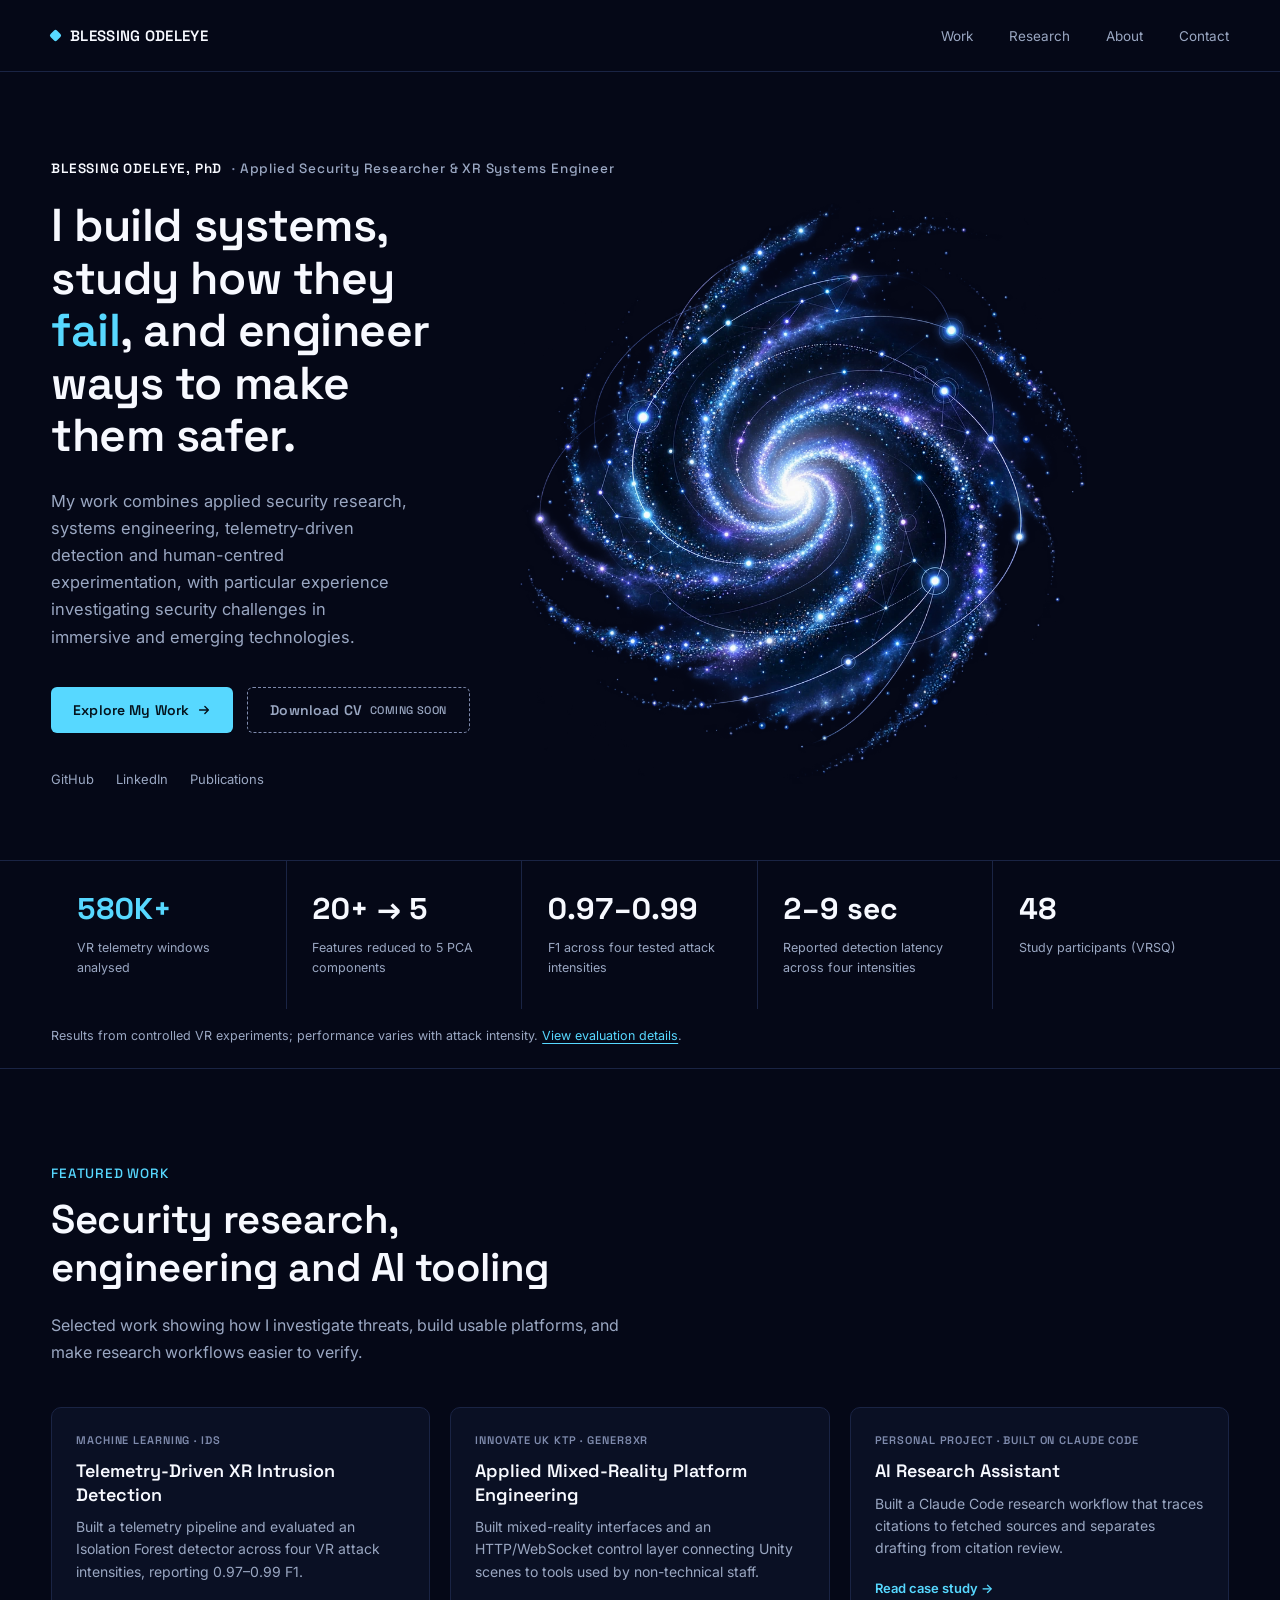
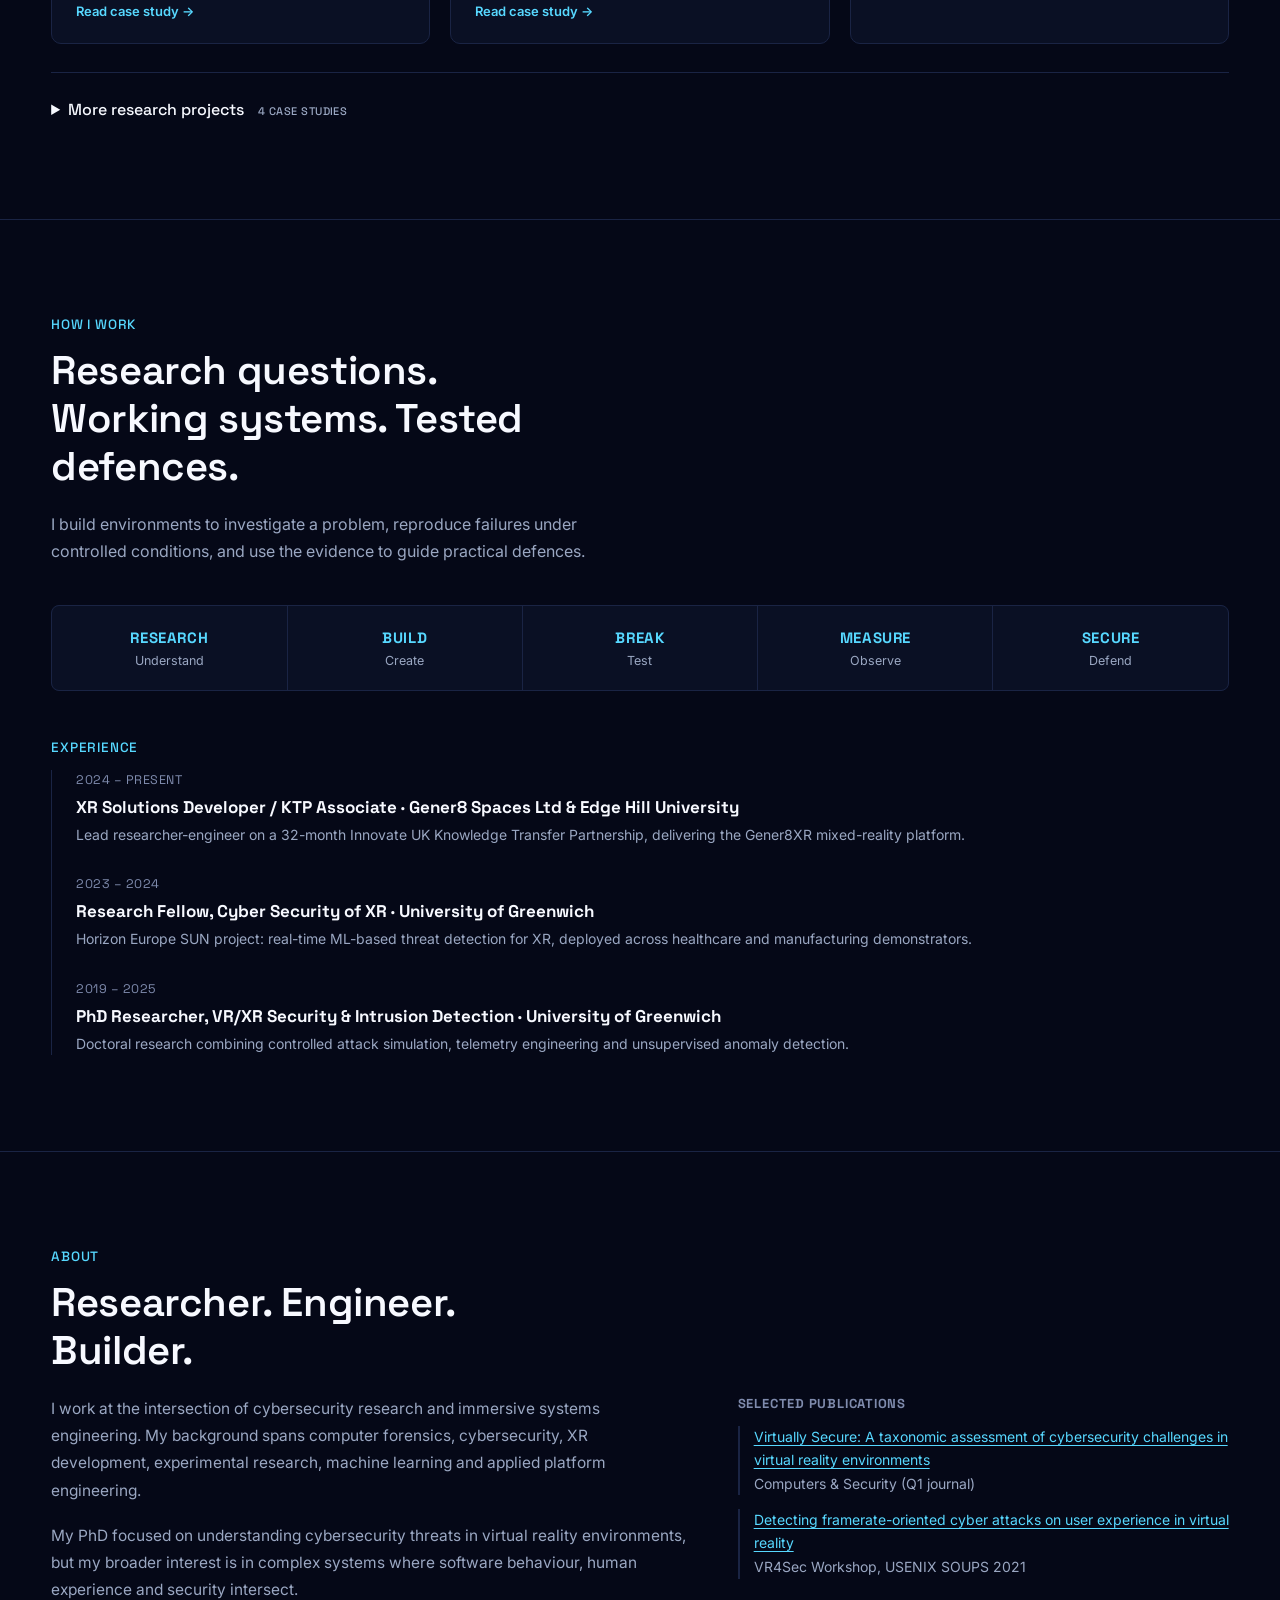
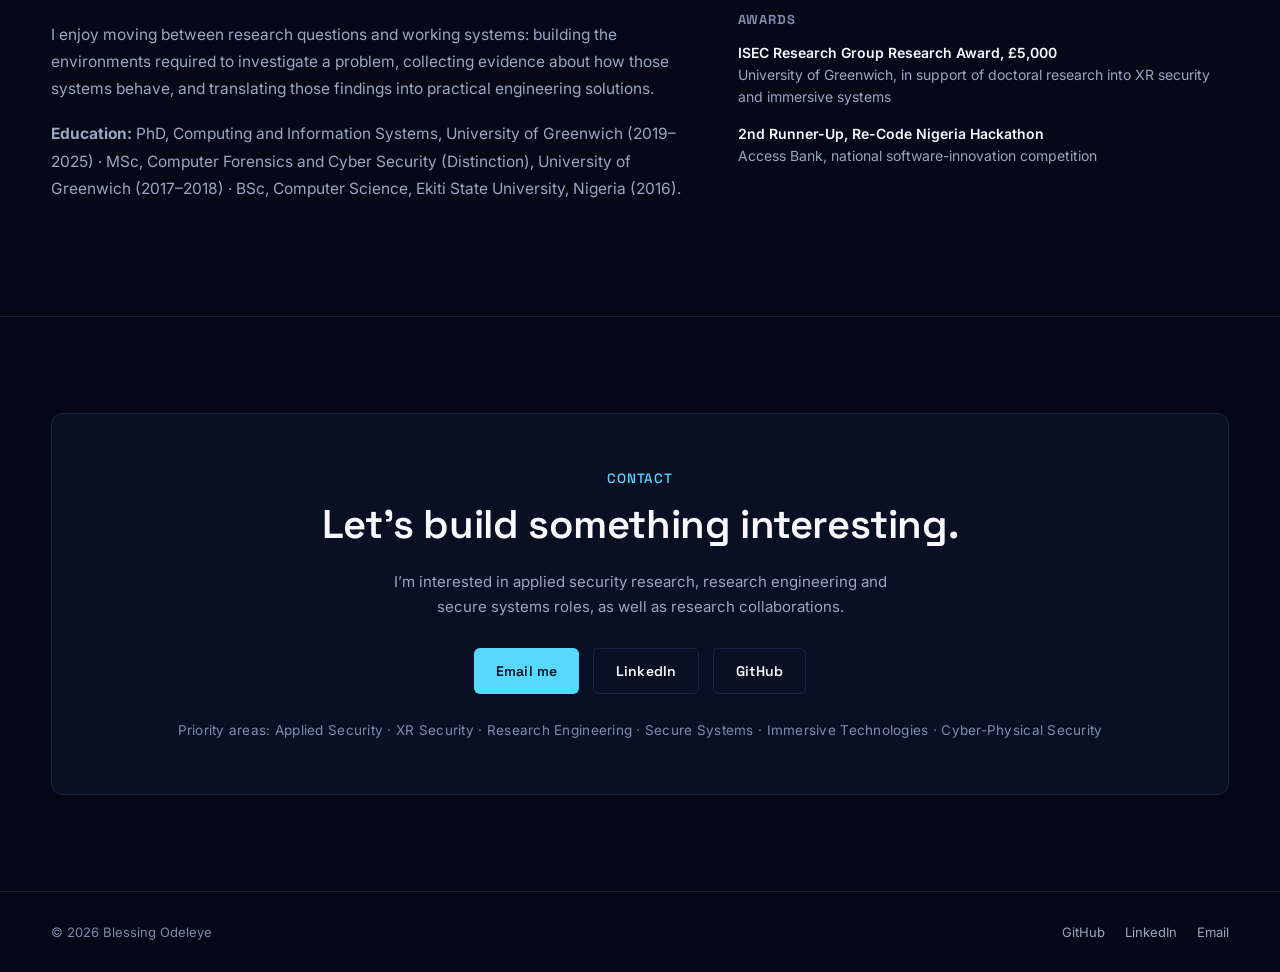
==== index.html @ 478207f1 "Improve portfolio presentation and research evidence Feature security detection, platform engineerin" ====
<!doctype html>
<html lang="en">
<head>
<meta charset="utf-8">
<meta name="viewport" content="width=device-width,initial-scale=1">
<title>Blessing Odeleye, PhD · Applied Security Researcher & XR Systems Engineer</title>
<meta name="description" content="I build systems, study how they fail, and engineer ways to make them safer.">
<link rel="preconnect" href="https://fonts.googleapis.com">
<link rel="preconnect" href="https://fonts.gstatic.com" crossorigin>
<link href="https://fonts.googleapis.com/css2?family=Space+Grotesk:wght@400;500;600;700&family=Inter:wght@400;500;600&display=swap" rel="stylesheet">
<link rel="stylesheet" href="styles.css">
<noscript><style>/* Scroll-reveal is JS-driven; without JS the content must still be visible. */
.reveal{opacity:1 !important; transform:none !important;}</style></noscript>
</head>
<body>

<nav class="topbar">
  <a class="mark" href="#top"><span class="dot"></span>BLESSING ODELEYE</a>
  <button class="nav-toggle" data-nav-toggle aria-expanded="false" aria-controls="primary-nav" aria-label="Toggle navigation">☰</button>
  <div class="navlinks" id="primary-nav" data-nav-menu>
    <a href="#work">Work</a>
    <a href="#research">Research</a>
    <a href="#about">About</a>
    <a href="#contact">Contact</a>
  </div>
</nav>

<main id="top">
<section class="hero-section">
  <div class="page">
    <div class="hero">
      <p class="eyebrow"><span class="name">BLESSING ODELEYE, PhD</span><span class="sep">&middot;</span>&nbsp;Applied Security Researcher &amp; XR Systems Engineer</p>

      <h1 class="statement">I build systems, study how they <em>fail</em>, and engineer ways to make them safer.</h1>

      <div class="hero-mark" aria-hidden="true">
        <img src="assets/images/hero-galaxy-core.webp" alt="" width="1000" height="994">
      </div>

      <p class="lede">My work combines applied security research, systems engineering, telemetry-driven detection and human-centred experimentation, with particular experience investigating security challenges in immersive and emerging technologies.</p>
      <div class="ctas">
        <a class="btn btn-primary" href="#work">Explore My Work
          <svg viewBox="0 0 16 16" fill="none" aria-hidden="true"><path d="M3 8h10M9 4l4 4-4 4" stroke="#04121c" stroke-width="1.6" stroke-linecap="round" stroke-linejoin="round"/></svg>
        </a>
        <button class="btn btn-secondary" type="button" disabled>Download CV <span class="status-label">Coming soon</span></button>
      </div>
      <div class="utility">
        <a href="https://github.com/BleOdel" target="_blank" rel="noopener">GitHub</a>
        <a href="https://www.linkedin.com/in/blessingodeleye" target="_blank" rel="noopener">LinkedIn</a>
        <a href="#publications">Publications</a>
      </div>
    </div>
  </div>
  <ul class="evidence page">
    <li><span class="num"><span class="accent">580K+</span></span><span class="label">VR telemetry windows analysed</span></li>
    <li><span class="num">20+&nbsp;&rarr;&nbsp;5</span><span class="label">Features reduced to 5 PCA components</span></li>
    <li><span class="num">0.97&ndash;0.99</span><span class="label">F1 across four tested attack intensities</span></li>
    <li><span class="num">2&ndash;9 sec</span><span class="label">Reported detection latency across four intensities</span></li>
    <li><span class="num">48</span><span class="label">Study participants (VRSQ)</span></li>
  </ul>
  <p class="evidence-note page">Results from controlled VR experiments; performance varies with attack intensity. <a href="projects/intrusion-detection.html#evaluation">View evaluation details</a>.</p>
</section>

<section id="work">
  <div class="page">
    <p class="eyebrow">Featured work</p>
    <h2 class="section-title">Security research, engineering and AI tooling</h2>
    <p class="section-lede">Selected work showing how I investigate threats, build usable platforms, and make research workflows easier to verify.</p>
    <div class="work-grid">
      <a class="work-card reveal" href="projects/intrusion-detection.html">
        <p class="kicker">Machine learning &middot; IDS</p>
        <h3>Telemetry-Driven XR Intrusion Detection</h3>
        <p>Built a telemetry pipeline and evaluated an Isolation Forest detector across four VR attack intensities, reporting 0.97–0.99 F1.</p>
        <span class="card-link">Read case study &rarr;</span>
      </a>
      <a class="work-card reveal" href="projects/gener8xr.html">
        <p class="kicker">Innovate UK KTP &middot; Gener8XR</p>
        <h3>Applied Mixed-Reality Platform Engineering</h3>
        <p>Built mixed-reality interfaces and an HTTP/WebSocket control layer connecting Unity scenes to tools used by non-technical staff.</p>
        <span class="card-link">Read case study &rarr;</span>
      </a>
      <a class="work-card reveal" href="projects/ai-research-assistant.html">
        <p class="kicker">Personal project &middot; Built on Claude Code</p>
        <h3>AI Research Assistant</h3>
        <p>Built a Claude Code research workflow that traces citations to fetched sources and separates drafting from citation review.</p>
        <span class="card-link">Read case study &rarr;</span>
      </a>
    </div>
    <details class="additional-work">
      <summary>More research projects <span class="status-label">4 case studies</span></summary>
      <div class="work-grid">
      <a class="work-card" href="projects/taxonomy.html">
        <p class="kicker">Research &middot; Computers &amp; Security</p>
        <h3>VR Cybersecurity Taxonomy</h3>
        <p>How should researchers systematically reason about security and privacy threats in immersive environments?</p>
      </a>
      <a class="work-card" href="projects/vr-security.html">
        <p class="kicker">PhD research</p>
        <h3>Detecting Cybersecurity Threats in VR</h3>
        <p>Can a cyberattack against VR be detected from the behaviour of the system itself?</p>
      </a>
      <a class="work-card" href="projects/human-impact.html">
        <p class="kicker">Human factors &middot; SOUPS'21</p>
        <h3>Cyber-Physical Impact of VR Attacks</h3>
        <p>What happens when a cyberattack affects both a machine and the person inside the experience?</p>
      </a>
      <a class="work-card" href="projects/sun.html">
        <p class="kicker">Horizon Europe &middot; SUN</p>
        <h3>Cyber Security for Human-Centred XR</h3>
        <p>How can immersive security research support healthcare, accessibility and industrial scenarios?</p>
      </a>
      </div>
    </details>

  </div>
</section>

<section id="research">
  <div class="page">
    <p class="eyebrow">How I work</p>
    <h2 class="section-title">Research questions. Working systems. Tested defences.</h2>
    <p class="section-lede">I build environments to investigate a problem, reproduce failures under controlled conditions, and use the evidence to guide practical defences.</p>
    <div class="cycle reveal">
      <div class="cycle-step"><div class="step-name">Research</div><div class="step-sub">Understand</div></div>
      <div class="cycle-step"><div class="step-name">Build</div><div class="step-sub">Create</div></div>
      <div class="cycle-step"><div class="step-name">Break</div><div class="step-sub">Test</div></div>
      <div class="cycle-step"><div class="step-name">Measure</div><div class="step-sub">Observe</div></div>
      <div class="cycle-step"><div class="step-name">Secure</div><div class="step-sub">Defend</div></div>
    </div>

    <p class="eyebrow">Experience</p>
    <div class="timeline">
      <div class="timeline-item reveal">
        <p class="when">2024 &ndash; Present</p>
        <h3>XR Solutions Developer / KTP Associate &middot; Gener8 Spaces Ltd &amp; Edge Hill University</h3>
        <p>Lead researcher-engineer on a 32-month Innovate UK Knowledge Transfer Partnership, delivering the Gener8XR mixed-reality platform.</p>
      </div>
      <div class="timeline-item reveal">
        <p class="when">2023 &ndash; 2024</p>
        <h3>Research Fellow, Cyber Security of XR &middot; University of Greenwich</h3>
        <p>Horizon Europe SUN project: real-time ML-based threat detection for XR, deployed across healthcare and manufacturing demonstrators.</p>
      </div>
      <div class="timeline-item reveal">
        <p class="when">2019 &ndash; 2025</p>
        <h3>PhD Researcher, VR/XR Security &amp; Intrusion Detection &middot; University of Greenwich</h3>
        <p>Doctoral research combining controlled attack simulation, telemetry engineering and unsupervised anomaly detection.</p>
      </div>
    </div>
  </div>
</section>

<section id="about">
  <div class="page">
    <p class="eyebrow">About</p>
    <h2 class="section-title">Researcher. Engineer. Builder.</h2>
    <div class="about-grid">
      <div class="about-copy reveal">
        <p>I work at the intersection of cybersecurity research and immersive systems engineering. My background spans computer forensics, cybersecurity, XR development, experimental research, machine learning and applied platform engineering.</p>
        <p>My PhD focused on understanding cybersecurity threats in virtual reality environments, but my broader interest is in complex systems where software behaviour, human experience and security intersect.</p>
        <p>I enjoy moving between research questions and working systems: building the environments required to investigate a problem, collecting evidence about how those systems behave, and translating those findings into practical engineering solutions.</p>
        <p><strong>Education:</strong> PhD, Computing and Information Systems, University of Greenwich (2019&ndash;2025) &middot; MSc, Computer Forensics and Cyber Security (Distinction), University of Greenwich (2017&ndash;2018) &middot; BSc, Computer Science, Ekiti State University, Nigeria (2016).</p>
      </div>
      <div class="about-side reveal">
        <h3 id="publications">Selected publications</h3>
        <ul class="pub-list">
          <li><span><a href="https://doi.org/10.1016/j.cose.2022.102951" target="_blank" rel="noopener">Virtually Secure: A taxonomic assessment of cybersecurity challenges in virtual reality environments</a></span>Computers &amp; Security (Q1 journal)</li>
          <li><span><a href="https://bura.brunel.ac.uk/handle/2438/23880" target="_blank" rel="noopener">Detecting framerate-oriented cyber attacks on user experience in virtual reality</a></span>VR4Sec Workshop, USENIX SOUPS 2021</li>
        </ul>
        <h3>Awards</h3>
        <ul class="award-list">
          <li><span>ISEC Research Group Research Award, &pound;5,000</span>University of Greenwich, in support of doctoral research into XR security and immersive systems</li>
          <li><span>2nd Runner-Up, Re-Code Nigeria Hackathon</span>Access Bank, national software-innovation competition</li>
        </ul>
      </div>
    </div>
  </div>
</section>

<section id="contact">
  <div class="page">
    <div class="contact-block reveal">
      <p class="eyebrow">Contact</p>
      <h2 class="section-title">Let's build something interesting.</h2>
      <p class="contact-intro">I’m interested in applied security research, research engineering and secure systems roles, as well as research collaborations.</p>
      <div class="ctas">
        <a class="btn btn-primary" href="mailto:blessingodeleye@gmail.com">Email me</a>
        <a class="btn btn-secondary" href="https://www.linkedin.com/in/blessingodeleye" target="_blank" rel="noopener">LinkedIn</a>
        <a class="btn btn-secondary" href="https://github.com/BleOdel" target="_blank" rel="noopener">GitHub</a>
      </div>
      <p class="contact-priorities">Priority areas: Applied Security &middot; XR Security &middot; Research Engineering &middot; Secure Systems &middot; Immersive Technologies &middot; Cyber-Physical Security</p>
    </div>
  </div>
</section>
</main>

<footer class="site-footer">
  <span>&copy; 2026 Blessing Odeleye</span>
  <div class="footer-links">
    <a href="https://github.com/BleOdel" target="_blank" rel="noopener">GitHub</a>
    <a href="https://www.linkedin.com/in/blessingodeleye" target="_blank" rel="noopener">LinkedIn</a>
    <a href="mailto:blessingodeleye@gmail.com">Email</a>
  </div>
</footer>

<script src="script.js"></script>
</body>
</html>
---- styles.css ----
:root{
  --bg:#050817;
  --surface:#0a1024;
  --surface-2:#0d1530;
  --line:#1a2444;
  --cyan:#57d8ff;
  --blue:#4a7dff;
  --violet:#9d62ff;
  --text:#f7f9ff;
  --muted:#9aa7c2;
  --muted-dim:#7f8bad;
}

*{box-sizing:border-box;}
html,body{margin:0;padding:0;}
body{
  background:var(--bg);
  color:var(--text);
  font-family:'Inter',system-ui,-apple-system,sans-serif;
  -webkit-font-smoothing:antialiased;
}

.page{
  max-width:1280px;
  margin:0 auto;
  padding:0 clamp(20px,4vw,56px);
}

/* ---------- nav ---------- */
nav.topbar{
  position:relative;
  z-index:10;
  display:flex;
  align-items:center;
  justify-content:space-between;
  padding:26px clamp(20px,4vw,56px);
  border-bottom:1px solid var(--line);
  max-width:1280px;
  margin:0 auto;
}
.mark{
  display:flex;
  align-items:center;
  gap:10px;
  font-family:'Space Grotesk',sans-serif;
  font-weight:600;
  font-size:15px;
  letter-spacing:.02em;
  color:inherit;
  text-decoration:none;
}
.mark .dot{
  width:9px;height:9px;border-radius:2px;
  background:var(--cyan);
  transform:rotate(45deg);
  flex:none;
}
.navlinks{
  display:flex;
  align-items:center;
  gap:clamp(18px,3vw,36px);
  font-size:13.5px;
  color:var(--muted);
}
.navlinks a{color:inherit;text-decoration:none;}
.navlinks a:hover, .navlinks a:focus-visible{color:var(--text);}
.navlinks a:focus-visible{outline:1px solid var(--cyan);outline-offset:4px;}
.nav-toggle{
  display:none;
  background:none;
  border:1px solid var(--line);
  border-radius:6px;
  width:38px;height:38px;
  color:var(--text);
  cursor:pointer;
}
.nav-toggle:focus-visible{outline:2px solid var(--cyan);outline-offset:2px;}
@media (max-width:760px){
  .navlinks{
    display:none;
    position:absolute;
    top:100%; left:0; right:0;
    flex-direction:column;
    align-items:flex-start;
    gap:18px;
    background:var(--surface);
    border-bottom:1px solid var(--line);
    padding:20px clamp(20px,4vw,56px) 26px;
  }
  .navlinks.open{display:flex;}
  .nav-toggle{display:block;}
  nav.topbar{position:relative;}
}

/* ---------- buttons ---------- */
.ctas{display:flex; gap:14px; flex-wrap:wrap;}
.btn{
  font-family:'Space Grotesk',sans-serif;
  font-size:14px;
  font-weight:600;
  letter-spacing:.01em;
  padding:13px 22px;
  border-radius:6px;
  text-decoration:none;
  display:inline-flex;
  align-items:center;
  gap:8px;
  transition:transform .15s ease, background .15s ease, border-color .15s ease;
}
.btn:focus-visible{outline:2px solid var(--cyan);outline-offset:2px;}
.btn-primary{background:var(--cyan); color:#04121c;}
.btn-primary:hover{background:#7ee3ff; transform:translateY(-1px);}
.btn-secondary{background:transparent; color:var(--text); border:1px solid var(--line);}
.btn-secondary:hover{border-color:var(--muted); transform:translateY(-1px);}
.btn svg{width:14px;height:14px;flex:none;}

/* ---------- footer ---------- */
footer.site-footer{
  border-top:1px solid var(--line);
  padding:32px clamp(20px,4vw,56px);
  display:flex;
  flex-wrap:wrap;
  gap:16px;
  align-items:center;
  justify-content:space-between;
  max-width:1280px;
  margin:0 auto;
  font-size:13px;
  color:var(--muted-dim);
}
footer.site-footer a{color:var(--muted); text-decoration:none;}
footer.site-footer a:hover, footer.site-footer a:focus-visible{color:var(--text);}
.footer-links{display:flex; gap:20px;}

/* ---------- section scaffolding ---------- */
section{padding:clamp(56px,8vw,96px) 0;}
section + section{border-top:1px solid var(--line);}
.hero-section{padding:0;}
.eyebrow{
  font-family:'Space Grotesk',sans-serif;
  font-size:13.5px;
  font-weight:500;
  letter-spacing:.06em;
  color:var(--cyan);
  text-transform:uppercase;
  margin:0 0 14px;
}
h2.section-title{
  font-family:'Space Grotesk',sans-serif;
  font-weight:600;
  font-size:clamp(28px,3.2vw,40px);
  line-height:1.2;
  letter-spacing:-0.01em;
  margin:0 0 20px;
  max-width:20ch;
}
p.section-lede{
  font-size:16px;
  line-height:1.7;
  color:var(--muted);
  max-width:60ch;
  margin:0 0 40px;
}

/* ---------- reveal-on-scroll ---------- */
@media (prefers-reduced-motion:no-preference){
  .reveal{opacity:0; transform:translateY(16px); transition:opacity .5s ease, transform .5s ease;}
  .reveal.revealed{opacity:1; transform:none;}
}

/* ---------- hero ---------- */
/* Column 1 holds the copy, one grid row per element; column 2 holds the
   image, anchored to the headline's row so it sits directly beside it and
   then extends down past the lede. Because each text row is sized by its
   own content, the tall image never opens a gap under the headline, and
   the two columns can't overlap at any width. */
.hero{
  padding:clamp(40px,7vw,88px) 0 clamp(40px,6vw,72px);
  position:relative;
  display:grid;
  grid-template-columns:minmax(0,auto) auto;
  grid-template-rows:auto auto auto auto auto;
  justify-content:start;
  column-gap:clamp(16px,2.2vw,32px);
}
/* The eyebrow is a full-width label line — spanning both columns keeps it
   on one line and stops it from widening the copy column, so the image can
   sit tight against the headline rather than against the widest element. */
.hero > .eyebrow{grid-column:1 / -1; grid-row:1;}
.hero > h1.statement{grid-column:1; grid-row:2;}
.hero > .lede{grid-column:1; grid-row:3;}
.hero > .ctas{grid-column:1; grid-row:4;}
.hero > .utility{grid-column:1; grid-row:5;}
.hero > .hero-mark{grid-column:2; grid-row:2 / -1; align-self:start;}
.hero .eyebrow{
  font-size:13.5px;
  font-weight:500;
  letter-spacing:.06em;
  color:var(--muted);
  text-transform:none;
  margin:0 0 22px;
}
.hero .eyebrow .name{color:var(--text);font-weight:600; margin-right:10px;}
.hero .eyebrow .sep{color:var(--muted-dim);}

@media (min-width:901px){
  /* The copy column is only ever as wide as its widest item, so the lede's
     measure has to track the headline's: the headline's font scales with the
     viewport while a fixed ch width would not, and the lede would then widen
     the column and push the image away from the headline. */
  .hero p.lede{max-width:clamp(32ch, 28vw, 40ch);}
}

@media (max-width:900px){
  /* Single column: everything flows in source order — eyebrow, headline,
     image, lede — so the visual still sits directly under the headline. */
  .hero{grid-template-columns:1fr; grid-template-rows:none;}
  .hero > .eyebrow,
  .hero > h1.statement,
  .hero > .lede,
  .hero > .ctas,
  .hero > .utility,
  .hero > .hero-mark{grid-column:1; grid-row:auto;}
  .hero-mark{margin:4px 0 32px; max-width:360px; width:100%;}
}

h1.statement{
  font-family:'Space Grotesk',sans-serif;
  font-weight:600;
  font-size:clamp(32px,3.6vw,50px);
  line-height:1.14;
  letter-spacing:-0.01em;
  margin:0 0 26px;
  max-width:13ch;
  text-wrap:balance;
}
h1.statement em{font-style:normal; color:var(--cyan);}

p.lede{
  font-size:16.5px;
  line-height:1.65;
  color:var(--muted);
  max-width:52ch;
  margin:0 0 36px;
}

.hero .ctas{margin-bottom:38px;}

.utility{display:flex; gap:22px; font-size:13px; color:var(--muted-dim);}
.utility a{color:var(--muted); text-decoration:none; border-bottom:1px solid transparent;}
.utility a:hover, .utility a:focus-visible{color:var(--text); border-bottom-color:var(--cyan);}

.hero-mark{width:clamp(360px,46vw,680px); max-width:100%; min-width:0;}
@media (max-width:900px){
  .hero-mark{width:100%; max-width:360px;}
}
.hero-mark img{width:100%;height:auto;display:block;}

@media (prefers-reduced-motion:no-preference){
  .pulse-ring{animation:pulsering 3s ease-out infinite;}
  .pulse-dot{animation:pulsedot 3s ease-in-out infinite;}
  @keyframes pulsering{0%{r:3; opacity:.6;} 100%{r:11; opacity:0;}}
  @keyframes pulsedot{0%,100%{opacity:.7;} 50%{opacity:1;}}
}

/* ---------- evidence strip ---------- */
.evidence{
  border-top:1px solid var(--line);
  display:grid;
  grid-template-columns:repeat(5,1fr);
}
@media (max-width:760px){
  .evidence{grid-template-columns:repeat(2,1fr);}
  .evidence li:nth-child(5){grid-column:1 / -1;}
}
.evidence li{list-style:none; padding:28px clamp(14px,2vw,26px) 32px; border-right:1px solid var(--line);}
.evidence li:last-child{border-right:none;}
@media (max-width:760px){
  .evidence li:nth-child(2n){border-right:none;}
  .evidence li{border-bottom:1px solid var(--line);}
}
.evidence .num{
  font-family:'Space Grotesk',sans-serif;
  font-weight:700;
  font-size:clamp(22px,2.6vw,30px);
  font-variant-numeric:tabular-nums;
  color:var(--text);
  display:block;
  margin-bottom:8px;
}
.evidence .num .accent{color:var(--cyan);}
.evidence .label{font-size:12.5px; color:var(--muted); line-height:1.4;}

/* ---------- narrative cycle ---------- */
.cycle{
  display:grid;
  grid-template-columns:repeat(5,1fr);
  gap:1px;
  background:var(--line);
  border:1px solid var(--line);
  border-radius:8px;
  overflow:hidden;
}
@media (max-width:700px){ .cycle{grid-template-columns:repeat(2,1fr);} }
.cycle-step{background:var(--surface); padding:22px 18px; text-align:center;}
.cycle-step .step-name{
  font-family:'Space Grotesk',sans-serif;
  font-weight:700;
  font-size:15px;
  letter-spacing:.04em;
  color:var(--cyan);
  text-transform:uppercase;
  margin:0 0 6px;
}
.cycle-step .step-sub{font-size:12.5px; color:var(--muted);}

/* ---------- featured work ---------- */
.work-grid{
  display:grid;
  grid-template-columns:repeat(3,1fr);
  gap:20px;
}
@media (max-width:900px){ .work-grid{grid-template-columns:repeat(2,1fr);} }
@media (max-width:620px){ .work-grid{grid-template-columns:1fr;} }
.work-card{
  display:block;
  background:var(--surface);
  border:1px solid var(--line);
  border-radius:10px;
  padding:24px;
  text-decoration:none;
  color:inherit;
  transition:transform .15s ease, border-color .15s ease;
}
.work-card:hover, .work-card:focus-visible{
  border-color:var(--cyan);
  transform:translateY(-3px);
}
.work-card:focus-visible{outline:2px solid var(--cyan); outline-offset:2px;}
.work-card .kicker{
  font-family:'Space Grotesk',sans-serif;
  font-size:11px;
  font-weight:600;
  letter-spacing:.08em;
  text-transform:uppercase;
  color:var(--muted-dim);
  margin:0 0 10px;
}
.work-card h3{
  font-family:'Space Grotesk',sans-serif;
  font-size:18px;
  font-weight:600;
  margin:0 0 10px;
  line-height:1.3;
}
.work-card p{font-size:14px; line-height:1.6; color:var(--muted); margin:0;}

/* ---------- experience ---------- */
.timeline{border-left:1px solid var(--line); padding-left:24px; display:flex; flex-direction:column; gap:28px;}
.timeline-item .when{
  font-family:'Space Grotesk',sans-serif;
  font-size:12.5px;
  letter-spacing:.04em;
  color:var(--muted-dim);
  text-transform:uppercase;
  margin:0 0 6px;
}
.timeline-item h3{font-family:'Space Grotesk',sans-serif; font-size:17px; margin:0 0 6px;}
.timeline-item p{font-size:14px; color:var(--muted); line-height:1.6; margin:0;}

/* ---------- about & contact ---------- */
.about-grid{display:grid; grid-template-columns:1.3fr 1fr; gap:48px;}
@media (max-width:800px){ .about-grid{grid-template-columns:1fr;} }
.about-copy p{font-size:15.5px; line-height:1.75; color:var(--muted); margin:0 0 18px;}
.about-side h3{
  font-family:'Space Grotesk',sans-serif;
  font-size:13px;
  letter-spacing:.06em;
  text-transform:uppercase;
  color:var(--muted-dim);
  margin:0 0 14px;
}
.pub-list{list-style:none; margin:0 0 32px; padding:0; display:flex; flex-direction:column; gap:14px;}
.pub-list li{font-size:14px; line-height:1.6; color:var(--muted); border-left:2px solid var(--line); padding-left:14px;}
.pub-list li span{display:block; color:var(--text); margin-bottom:2px;}
.award-list{list-style:none; margin:0; padding:0; display:flex; flex-direction:column; gap:14px;}
.award-list li{font-size:14px; line-height:1.6; color:var(--muted);}
.award-list li span{display:block; color:var(--text); font-weight:600;}

.contact-block{
  background:var(--surface);
  border:1px solid var(--line);
  border-radius:12px;
  padding:clamp(32px,5vw,56px);
  text-align:center;
}
.contact-block h2{margin-top:0; max-width:none;}
.contact-block .eyebrow{display:flex; justify-content:center;}
.contact-block .ctas{justify-content:center;}
.contact-priorities{
  margin:28px 0 0;
  font-size:13.5px;
  color:var(--muted-dim);
  letter-spacing:.02em;
}

/* ---------- project pages ---------- */
.project-hero{padding:clamp(40px,7vw,72px) 0 48px;}
.project-hero .eyebrow{color:var(--cyan); text-transform:uppercase; font-size:12.5px; letter-spacing:.08em;}
.project-hero h1{
  font-family:'Space Grotesk',sans-serif;
  font-weight:600;
  font-size:clamp(30px,4vw,46px);
  line-height:1.15;
  letter-spacing:-0.01em;
  margin:14px 0 20px;
  max-width:20ch;
}
.project-hero .question{
  font-size:18px;
  line-height:1.6;
  color:var(--cyan);
  font-style:normal;
  max-width:56ch;
  margin:0 0 20px;
  font-family:'Space Grotesk',sans-serif;
  font-weight:500;
}
.project-hero .summary{font-size:15.5px; line-height:1.75; color:var(--muted); max-width:64ch; margin:0;}
.project-meta{display:flex; flex-wrap:wrap; gap:10px 24px; margin-top:24px; font-size:13px; color:var(--muted-dim);}
.project-meta strong{color:var(--muted); font-weight:600;}

.project-section{padding:44px 0; border-top:1px solid var(--line);}
.project-section h2{
  font-family:'Space Grotesk',sans-serif;
  font-weight:600;
  font-size:clamp(20px,2.4vw,26px);
  margin:0 0 16px;
}
.project-section p{font-size:15px; line-height:1.75; color:var(--muted); max-width:68ch; margin:0 0 16px;}
.project-section p:last-child{margin-bottom:0;}
.project-section p a{
  color:var(--cyan);
  text-decoration:underline;
  text-decoration-color:rgba(87,216,255,.4);
  text-underline-offset:2px;
}
.project-section p a:hover{text-decoration-color:var(--cyan);}
.project-section p a:focus-visible{outline:2px solid var(--cyan); outline-offset:2px; text-decoration-color:var(--cyan);}
.project-section code{
  font-family:'Space Grotesk',monospace;
  font-size:0.92em;
  color:var(--text);
  background:var(--surface);
  border:1px solid var(--line);
  border-radius:4px;
  padding:0.1em 0.4em;
}

.text-cyan{color:var(--cyan);}
.text-violet{color:var(--violet);}

.story-strip{
  display:flex;
  align-items:center;
  flex-wrap:wrap;
  gap:10px;
  background:var(--surface);
  border:1px solid var(--line);
  border-radius:8px;
  padding:16px 20px;
  margin:0 0 24px;
}
.story-strip span{
  font-family:'Space Grotesk',sans-serif;
  font-size:12px;
  font-weight:600;
  letter-spacing:.04em;
  text-transform:uppercase;
  color:var(--muted);
}
.story-strip span.arrow{color:var(--muted-dim); font-weight:400;}
.story-strip span.text-cyan{color:var(--cyan);}
.story-strip span.text-violet{color:var(--violet);}

.svg-diagram{
  background:var(--surface);
  border:1px solid var(--line);
  border-radius:10px;
  padding:20px;
  margin:0 0 24px;
}
.svg-diagram svg{width:100%; height:auto; display:block;}

.back-link{display:inline-flex; align-items:center; gap:6px; font-size:13.5px; color:var(--muted); text-decoration:none; margin-bottom:20px;}
.back-link:hover, .back-link:focus-visible{color:var(--text);}


/* ---------- portfolio evidence and upcoming resources ---------- */
.btn:disabled{cursor:default; color:var(--muted); border:1px dashed var(--muted-dim); background:transparent; flex-wrap:wrap; text-align:left; max-width:100%;}
.btn:disabled:hover{transform:none; background:transparent; border-color:var(--muted-dim);}
.status-label{display:inline-block; font-size:11px; font-weight:500; letter-spacing:.04em; color:var(--muted); text-transform:uppercase;}
.evidence-note{font-size:12.5px; line-height:1.7; color:var(--muted); padding-top:16px; padding-bottom:22px;}
.evidence-note a, .pub-list a{color:var(--cyan); text-decoration:underline; text-underline-offset:3px;}
.evidence-note a:focus-visible, .pub-list a:focus-visible{outline:2px solid var(--cyan); outline-offset:4px;}
.card-link{display:block; margin-top:20px; color:var(--cyan); font-size:13px; font-weight:600;}
.additional-work{margin-top:28px; border-top:1px solid var(--line); padding-top:24px;}
.additional-work summary{cursor:pointer; font-family:'Space Grotesk',sans-serif; font-weight:500; line-height:1.6;}
.additional-work summary .status-label{margin-left:10px;}
.additional-work summary:focus-visible{outline:2px solid var(--cyan); outline-offset:6px;}
.additional-work[open] .work-grid{margin-top:24px;}
#research .cycle{margin-bottom:48px;}
#publications, #evaluation{scroll-margin-top:24px;}
.contact-intro{max-width:58ch; margin:0 auto 28px; color:var(--muted); line-height:1.7; font-size:15px;}
.media-placeholder{min-height:240px; padding:clamp(24px,5vw,48px); border:1px dashed var(--muted-dim); border-radius:10px; background:var(--surface); display:flex; flex-direction:column; justify-content:center;}
.media-placeholder h2{margin-top:16px;}
.media-placeholder .placeholder-note{font-size:13px; color:var(--muted);}
@media (max-width:700px){.cycle-step:last-child{grid-column:1 / -1;}}
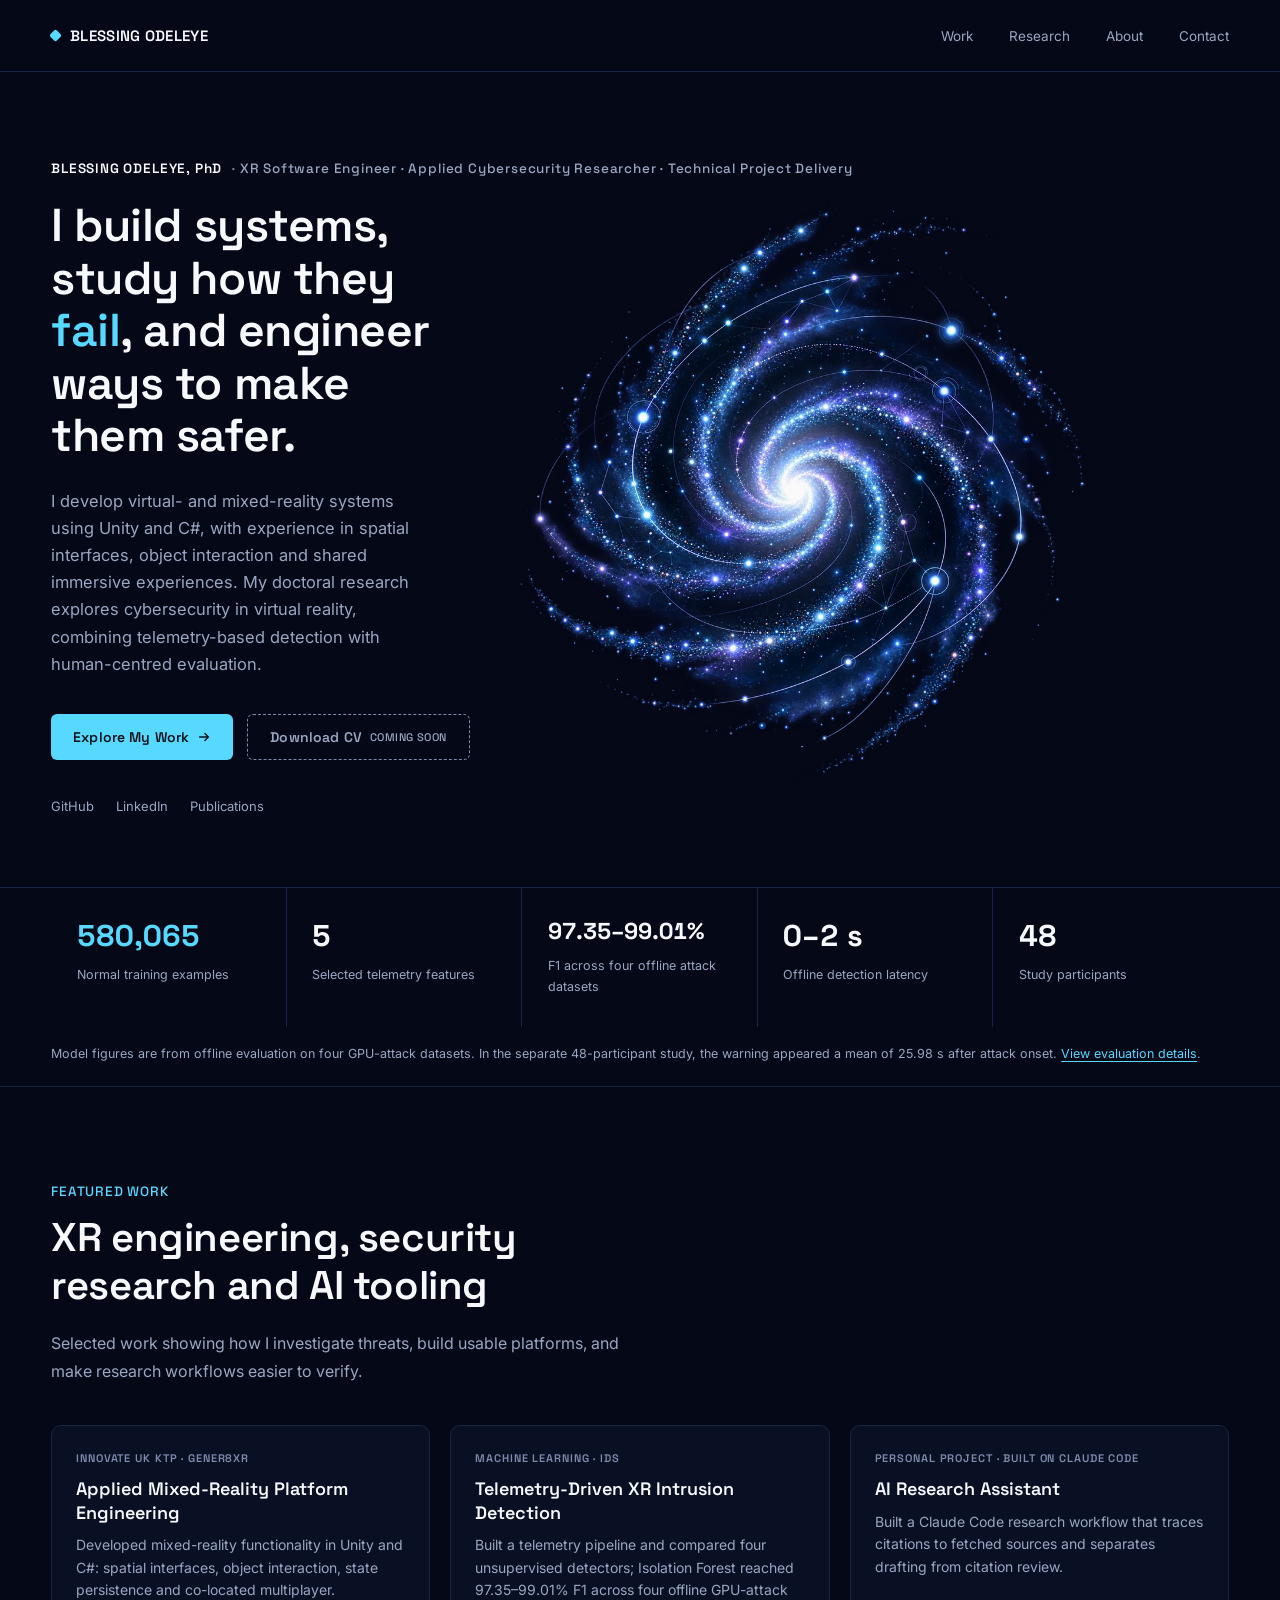
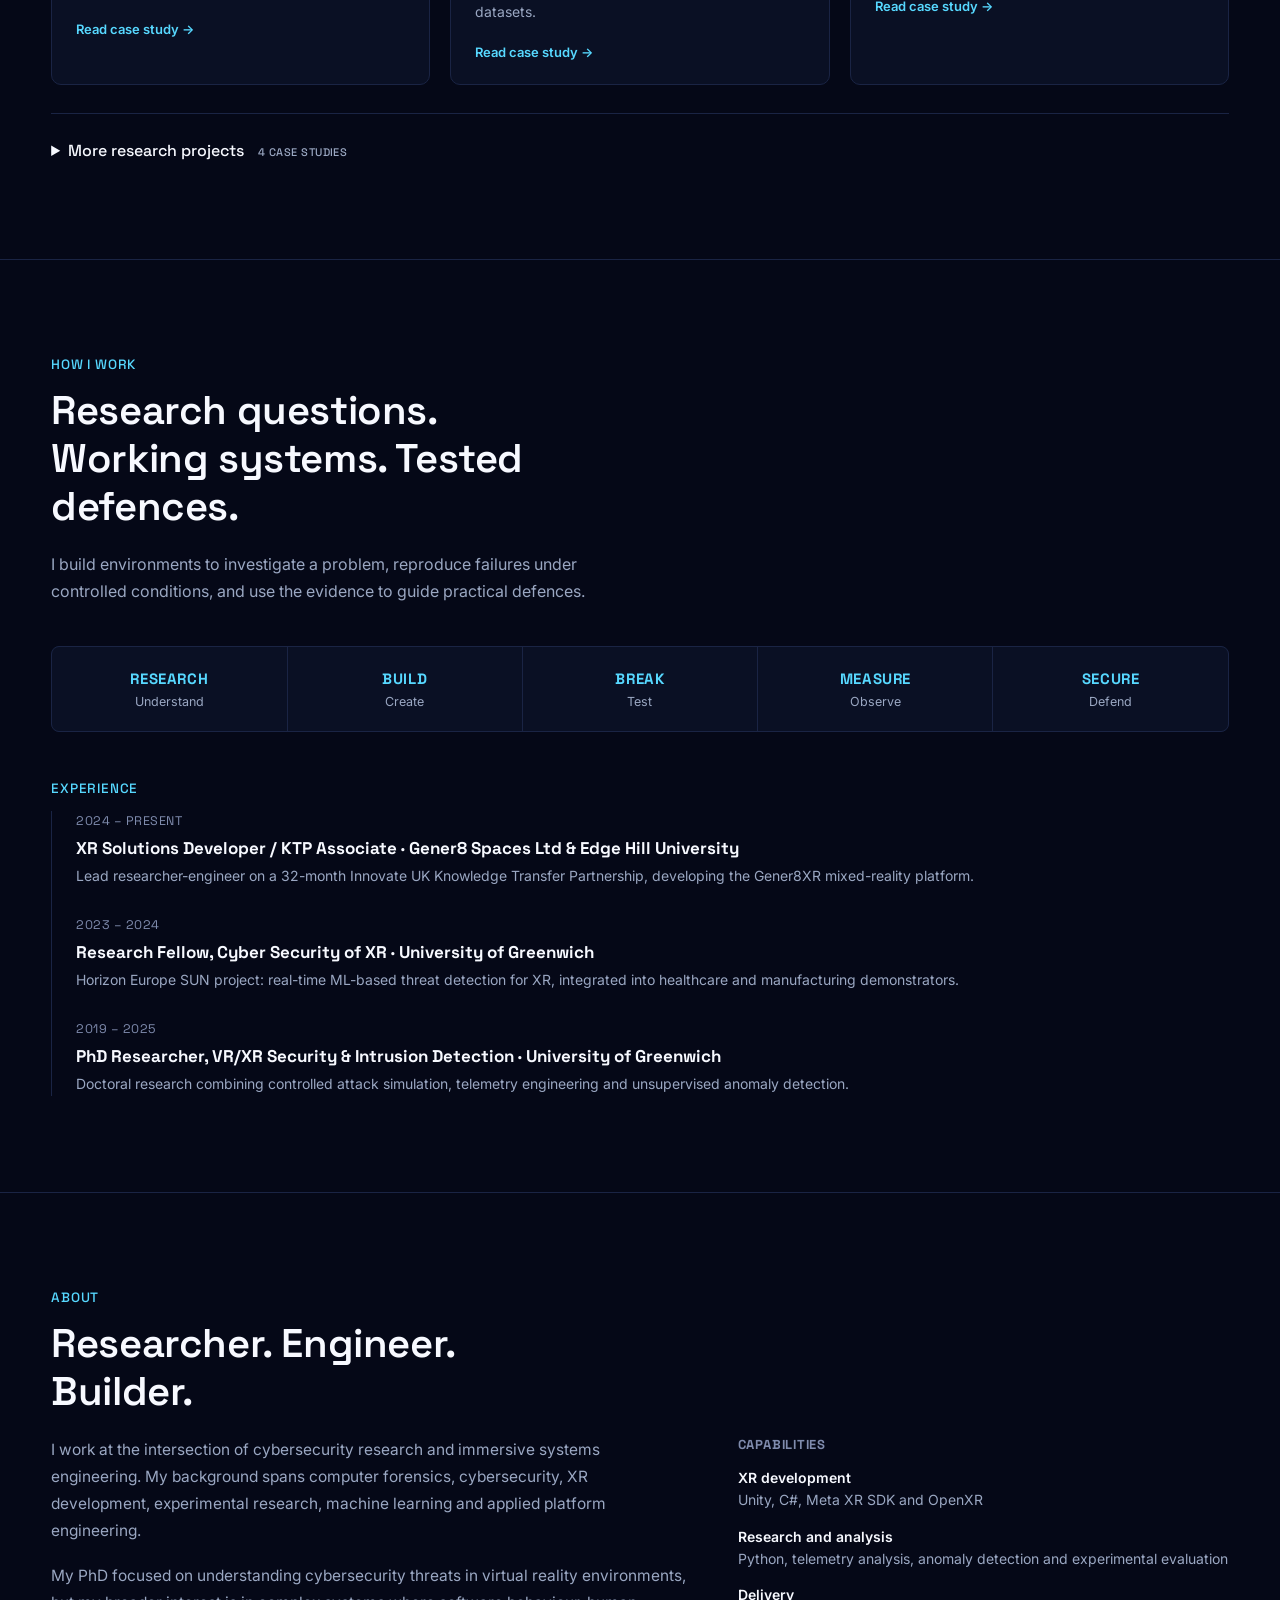
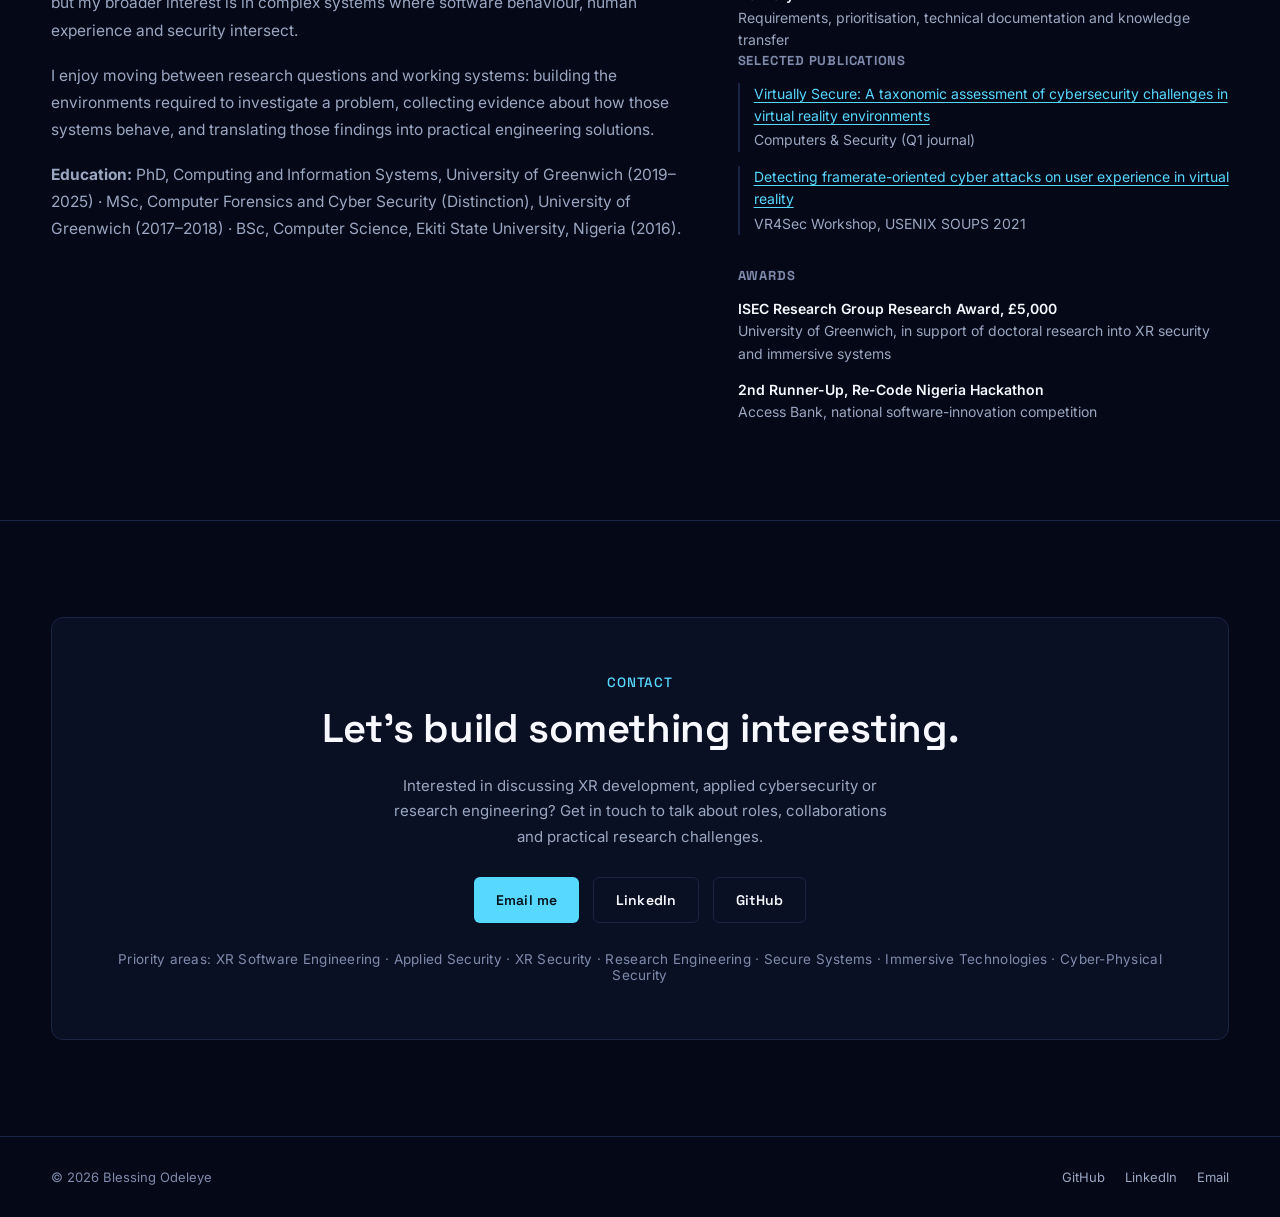
==== commit 33762037: "Apply the thesis-verified portfolio revision Implements Blessing_Odeleye_Portfolio_Changes.pdf (16 O" ====
--- a/index.html
+++ b/index.html
@@ -3,7 +3,7 @@
 <head>
 <meta charset="utf-8">
 <meta name="viewport" content="width=device-width,initial-scale=1">
-<title>Blessing Odeleye, PhD · Applied Security Researcher & XR Systems Engineer</title>
+<title>Blessing Odeleye, PhD · XR Software Engineer & Applied Cybersecurity Researcher</title>
 <meta name="description" content="I build systems, study how they fail, and engineer ways to make them safer.">
 <link rel="preconnect" href="https://fonts.googleapis.com">
 <link rel="preconnect" href="https://fonts.gstatic.com" crossorigin>
@@ -29,7 +29,7 @@
 <section class="hero-section">
   <div class="page">
     <div class="hero">
-      <p class="eyebrow"><span class="name">BLESSING ODELEYE, PhD</span><span class="sep">&middot;</span>&nbsp;Applied Security Researcher &amp; XR Systems Engineer</p>
+      <p class="eyebrow"><span class="name">BLESSING ODELEYE, PhD</span><span class="sep">&middot;</span>&nbsp;XR Software Engineer &middot; Applied Cybersecurity Researcher &middot; Technical Project Delivery</p>
 
       <h1 class="statement">I build systems, study how they <em>fail</em>, and engineer ways to make them safer.</h1>
 
@@ -37,7 +37,7 @@
         <img src="assets/images/hero-galaxy-core.webp" alt="" width="1000" height="994">
       </div>
 
-      <p class="lede">My work combines applied security research, systems engineering, telemetry-driven detection and human-centred experimentation, with particular experience investigating security challenges in immersive and emerging technologies.</p>
+      <p class="lede">I develop virtual- and mixed-reality systems using Unity and C#, with experience in spatial interfaces, object interaction and shared immersive experiences. My doctoral research explores cybersecurity in virtual reality, combining telemetry-based detection with human-centred evaluation.</p>
       <div class="ctas">
         <a class="btn btn-primary" href="#work">Explore My Work
           <svg viewBox="0 0 16 16" fill="none" aria-hidden="true"><path d="M3 8h10M9 4l4 4-4 4" stroke="#04121c" stroke-width="1.6" stroke-linecap="round" stroke-linejoin="round"/></svg>
@@ -52,31 +52,31 @@
     </div>
   </div>
   <ul class="evidence page">
-    <li><span class="num"><span class="accent">580K+</span></span><span class="label">VR telemetry windows analysed</span></li>
-    <li><span class="num">20+&nbsp;&rarr;&nbsp;5</span><span class="label">Features reduced to 5 PCA components</span></li>
-    <li><span class="num">0.97&ndash;0.99</span><span class="label">F1 across four tested attack intensities</span></li>
-    <li><span class="num">2&ndash;9 sec</span><span class="label">Reported detection latency across four intensities</span></li>
-    <li><span class="num">48</span><span class="label">Study participants (VRSQ)</span></li>
+    <li><span class="num"><span class="accent">580,065</span></span><span class="label">Normal training examples</span></li>
+    <li><span class="num">5</span><span class="label">Selected telemetry features</span></li>
+    <li><span class="num is-long">97.35&ndash;99.01%</span><span class="label">F1 across four offline attack datasets</span></li>
+    <li><span class="num">0&ndash;2&nbsp;s</span><span class="label">Offline detection latency</span></li>
+    <li><span class="num">48</span><span class="label">Study participants</span></li>
   </ul>
-  <p class="evidence-note page">Results from controlled VR experiments; performance varies with attack intensity. <a href="projects/intrusion-detection.html#evaluation">View evaluation details</a>.</p>
+  <p class="evidence-note page">Model figures are from offline evaluation on four GPU-attack datasets. In the separate 48-participant study, the warning appeared a mean of 25.98&nbsp;s after attack onset. <a href="projects/intrusion-detection.html#evaluation">View evaluation details</a>.</p>
 </section>
 
 <section id="work">
   <div class="page">
     <p class="eyebrow">Featured work</p>
-    <h2 class="section-title">Security research, engineering and AI tooling</h2>
+    <h2 class="section-title">XR engineering, security research and AI tooling</h2>
     <p class="section-lede">Selected work showing how I investigate threats, build usable platforms, and make research workflows easier to verify.</p>
     <div class="work-grid">
+      <a class="work-card reveal" href="projects/gener8xr.html">
+        <p class="kicker">Innovate UK KTP &middot; Gener8XR</p>
+        <h3>Applied Mixed-Reality Platform Engineering</h3>
+        <p>Developed mixed-reality functionality in Unity and C#: spatial interfaces, object interaction, state persistence and co-located multiplayer.</p>
+        <span class="card-link">Read case study &rarr;</span>
+      </a>
       <a class="work-card reveal" href="projects/intrusion-detection.html">
         <p class="kicker">Machine learning &middot; IDS</p>
         <h3>Telemetry-Driven XR Intrusion Detection</h3>
-        <p>Built a telemetry pipeline and evaluated an Isolation Forest detector across four VR attack intensities, reporting 0.97–0.99 F1.</p>
-        <span class="card-link">Read case study &rarr;</span>
-      </a>
-      <a class="work-card reveal" href="projects/gener8xr.html">
-        <p class="kicker">Innovate UK KTP &middot; Gener8XR</p>
-        <h3>Applied Mixed-Reality Platform Engineering</h3>
-        <p>Built mixed-reality interfaces and an HTTP/WebSocket control layer connecting Unity scenes to tools used by non-technical staff.</p>
+        <p>Built a telemetry pipeline and compared four unsupervised detectors; Isolation Forest reached 97.35–99.01% F1 across four offline GPU-attack datasets.</p>
         <span class="card-link">Read case study &rarr;</span>
       </a>
       <a class="work-card reveal" href="projects/ai-research-assistant.html">
@@ -100,7 +100,7 @@
         <p>Can a cyberattack against VR be detected from the behaviour of the system itself?</p>
       </a>
       <a class="work-card" href="projects/human-impact.html">
-        <p class="kicker">Human factors &middot; SOUPS'21</p>
+        <p class="kicker">Human factors &middot; Doctoral research</p>
         <h3>Cyber-Physical Impact of VR Attacks</h3>
         <p>What happens when a cyberattack affects both a machine and the person inside the experience?</p>
       </a>
@@ -133,12 +133,12 @@
       <div class="timeline-item reveal">
         <p class="when">2024 &ndash; Present</p>
         <h3>XR Solutions Developer / KTP Associate &middot; Gener8 Spaces Ltd &amp; Edge Hill University</h3>
-        <p>Lead researcher-engineer on a 32-month Innovate UK Knowledge Transfer Partnership, delivering the Gener8XR mixed-reality platform.</p>
+        <p>Lead researcher-engineer on a 32-month Innovate UK Knowledge Transfer Partnership, developing the Gener8XR mixed-reality platform.</p>
       </div>
       <div class="timeline-item reveal">
         <p class="when">2023 &ndash; 2024</p>
         <h3>Research Fellow, Cyber Security of XR &middot; University of Greenwich</h3>
-        <p>Horizon Europe SUN project: real-time ML-based threat detection for XR, deployed across healthcare and manufacturing demonstrators.</p>
+        <p>Horizon Europe SUN project: real-time ML-based threat detection for XR, integrated into healthcare and manufacturing demonstrators.</p>
       </div>
       <div class="timeline-item reveal">
         <p class="when">2019 &ndash; 2025</p>
@@ -161,6 +161,12 @@
         <p><strong>Education:</strong> PhD, Computing and Information Systems, University of Greenwich (2019&ndash;2025) &middot; MSc, Computer Forensics and Cyber Security (Distinction), University of Greenwich (2017&ndash;2018) &middot; BSc, Computer Science, Ekiti State University, Nigeria (2016).</p>
       </div>
       <div class="about-side reveal">
+        <h3>Capabilities</h3>
+        <ul class="award-list">
+          <li><span>XR development</span>Unity, C#, Meta XR SDK and OpenXR</li>
+          <li><span>Research and analysis</span>Python, telemetry analysis, anomaly detection and experimental evaluation</li>
+          <li><span>Delivery</span>Requirements, prioritisation, technical documentation and knowledge transfer</li>
+        </ul>
         <h3 id="publications">Selected publications</h3>
         <ul class="pub-list">
           <li><span><a href="https://doi.org/10.1016/j.cose.2022.102951" target="_blank" rel="noopener">Virtually Secure: A taxonomic assessment of cybersecurity challenges in virtual reality environments</a></span>Computers &amp; Security (Q1 journal)</li>
@@ -181,13 +187,13 @@
     <div class="contact-block reveal">
       <p class="eyebrow">Contact</p>
       <h2 class="section-title">Let's build something interesting.</h2>
-      <p class="contact-intro">I’m interested in applied security research, research engineering and secure systems roles, as well as research collaborations.</p>
+      <p class="contact-intro">Interested in discussing XR development, applied cybersecurity or research engineering? Get in touch to talk about roles, collaborations and practical research challenges.</p>
       <div class="ctas">
         <a class="btn btn-primary" href="mailto:blessingodeleye@gmail.com">Email me</a>
         <a class="btn btn-secondary" href="https://www.linkedin.com/in/blessingodeleye" target="_blank" rel="noopener">LinkedIn</a>
         <a class="btn btn-secondary" href="https://github.com/BleOdel" target="_blank" rel="noopener">GitHub</a>
       </div>
-      <p class="contact-priorities">Priority areas: Applied Security &middot; XR Security &middot; Research Engineering &middot; Secure Systems &middot; Immersive Technologies &middot; Cyber-Physical Security</p>
+      <p class="contact-priorities">Priority areas: XR Software Engineering &middot; Applied Security &middot; XR Security &middot; Research Engineering &middot; Secure Systems &middot; Immersive Technologies &middot; Cyber-Physical Security</p>
     </div>
   </div>
 </section>
--- a/styles.css
+++ b/styles.css
@@ -9,6 +9,7 @@
   --text:#f7f9ff;
   --muted:#9aa7c2;
   --muted-dim:#7f8bad;
+  --pink:#ef6fc4;
 }
 
 *{box-sizing:border-box;}
@@ -289,6 +290,12 @@
   margin-bottom:8px;
 }
 .evidence .num .accent{color:var(--cyan);}
+.evidence .num{white-space:nowrap;}
+.evidence .num.is-long{font-size:clamp(14px,1.85vw,23px);}
+@media (max-width:760px){
+  /* two columns: the cell is wide relative to the screen, so size from that instead */
+  .evidence .num.is-long{font-size:clamp(14px,calc(7.1vw - 8.6px),22px);}
+}
 .evidence .label{font-size:12.5px; color:var(--muted); line-height:1.4;}
 
 /* ---------- narrative cycle ---------- */
@@ -480,6 +487,27 @@
   color:var(--muted);
 }
 .story-strip span.arrow{color:var(--muted-dim); font-weight:400;}
+
+/* ---------- paper figure ---------- */
+.paper-figure{margin:24px 0 0; border:1px solid var(--line); border-radius:10px; overflow:hidden; background:var(--surface);}
+.paper-figure img{display:block; width:100%; height:auto; background:#fff; padding:clamp(10px,1.6vw,20px);}
+.paper-figure figcaption{padding:13px 18px 15px; font-size:13px; line-height:1.6; color:var(--muted); border-top:1px solid var(--line);}
+.paper-figure figcaption .src{display:block; margin-top:5px; font-size:12px; color:var(--muted-dim);}
+
+/* ---------- taxonomy map ---------- */
+.taxonomy-map{display:grid; grid-template-columns:repeat(4,1fr); gap:14px; margin:24px 0 20px; align-items:start;}
+@media (max-width:960px){.taxonomy-map{grid-template-columns:repeat(2,1fr);}}
+@media (max-width:560px){.taxonomy-map{grid-template-columns:1fr;}}
+.tx-branch{background:var(--surface); border:1px solid var(--line); border-top:3px solid var(--accent); border-radius:10px; padding:16px 15px 15px;}
+.tx-exploit{--accent:var(--cyan);} .tx-breach{--accent:var(--blue);}
+.tx-impact{--accent:var(--violet);} .tx-intent{--accent:var(--pink);}
+.tx-branch h3{font-family:'Space Grotesk',sans-serif; font-size:12px; font-weight:700; letter-spacing:.1em; text-transform:uppercase; color:var(--accent); margin:0 0 5px;}
+.tx-branch .tx-q{font-size:12.5px; line-height:1.5; color:var(--muted-dim); margin:0 0 14px; max-width:none;}
+.tx-group + .tx-group{margin-top:13px; padding-top:13px; border-top:1px solid var(--line);}
+.tx-group > span{display:block; font-family:'Space Grotesk',sans-serif; font-size:11.5px; font-weight:600; letter-spacing:.03em; color:var(--text); margin-bottom:7px;}
+.tx-group ul{list-style:none; margin:0; padding:0; display:flex; flex-wrap:wrap; gap:5px;}
+.tx-group li{font-size:11.5px; line-height:1.5; color:var(--muted); background:var(--surface-2); border:1px solid var(--line); border-radius:5px; padding:3px 8px;}
+.project-section p.figure-note{font-size:13px; line-height:1.65; color:var(--muted-dim);}
 .story-strip span.text-cyan{color:var(--cyan);}
 .story-strip span.text-violet{color:var(--violet);}
 
@@ -515,4 +543,41 @@
 .media-placeholder{min-height:240px; padding:clamp(24px,5vw,48px); border:1px dashed var(--muted-dim); border-radius:10px; background:var(--surface); display:flex; flex-direction:column; justify-content:center;}
 .media-placeholder h2{margin-top:16px;}
 .media-placeholder .placeholder-note{font-size:13px; color:var(--muted);}
+
+/* ---------- demo video ---------- */
+.demo-grid{display:grid; grid-template-columns:repeat(2,1fr); gap:20px; margin-top:24px;}
+@media (max-width:760px){.demo-grid{grid-template-columns:1fr;}}
+.demo-video{margin:24px 0 0; background:var(--surface); border:1px solid var(--line); border-radius:10px; overflow:hidden; max-width:760px;}
+.demo-grid .demo-video{margin:0; max-width:none;}
+.demo-video.is-wide{max-width:none;}
+.demo-video video{width:100%; height:auto; display:block; background:#000;}
+.demo-video figcaption{padding:14px 18px 16px; font-size:13.5px; line-height:1.6; color:var(--muted);}
+.demo-video figcaption strong{display:block; font-family:'Space Grotesk',sans-serif; font-size:11px; font-weight:600; letter-spacing:.08em; text-transform:uppercase; color:var(--cyan); margin-bottom:6px;}
+.demo-video figcaption a{color:var(--cyan); text-decoration:underline; text-underline-offset:2px;}
 @media (max-width:700px){.cycle-step:last-child{grid-column:1 / -1;}}
+
+/* ---------- demo groups (implementation-labelled) ---------- */
+.demo-group{margin-top:32px;}
+.demo-group-head{display:flex; flex-wrap:wrap; align-items:baseline; gap:4px 14px; margin-bottom:14px;}
+.demo-group-head h3{font-family:'Space Grotesk',sans-serif; font-size:16px; font-weight:600; margin:0; color:var(--text);}
+.demo-group-head .stack-label{font-size:12px; letter-spacing:.03em; color:var(--muted-dim);}
+.demo-group .demo-grid{margin-top:0;}
+.demo-group .demo-video.is-wide{margin-top:0;}
+
+/* ---------- data tables ---------- */
+.table-wrap{margin:20px 0 10px; overflow-x:auto; border:1px solid var(--line); border-radius:10px; background:var(--surface);}
+.data-table{width:100%; border-collapse:collapse; font-size:14px;}
+.data-table caption{caption-side:bottom; text-align:left; padding:11px 16px 13px; font-size:12.5px; line-height:1.55; color:var(--muted-dim); border-top:1px solid var(--line);}
+.data-table th{font-family:'Space Grotesk',sans-serif; font-size:11px; font-weight:600; letter-spacing:.08em; text-transform:uppercase; color:var(--muted); text-align:left; padding:11px 16px; border-bottom:1px solid var(--line); background:var(--surface-2);}
+.data-table td{padding:11px 16px; color:var(--muted); border-bottom:1px solid var(--line); line-height:1.5; vertical-align:top;}
+.data-table tbody tr:last-child td{border-bottom:none;}
+.data-table td.num, .data-table th.num{text-align:right; font-variant-numeric:tabular-nums;}
+.data-table td.num{white-space:nowrap;}
+.data-table td:first-child{color:var(--text); font-weight:500;}
+.data-table tr.is-selected td{color:var(--text);}
+.data-table tr.is-selected td:first-child{color:var(--cyan);}
+@media (max-width:560px){
+  .data-table{font-size:13px;}
+  .data-table th, .data-table td{padding:10px 11px;}
+  .data-table caption{padding:10px 11px 12px;}
+}
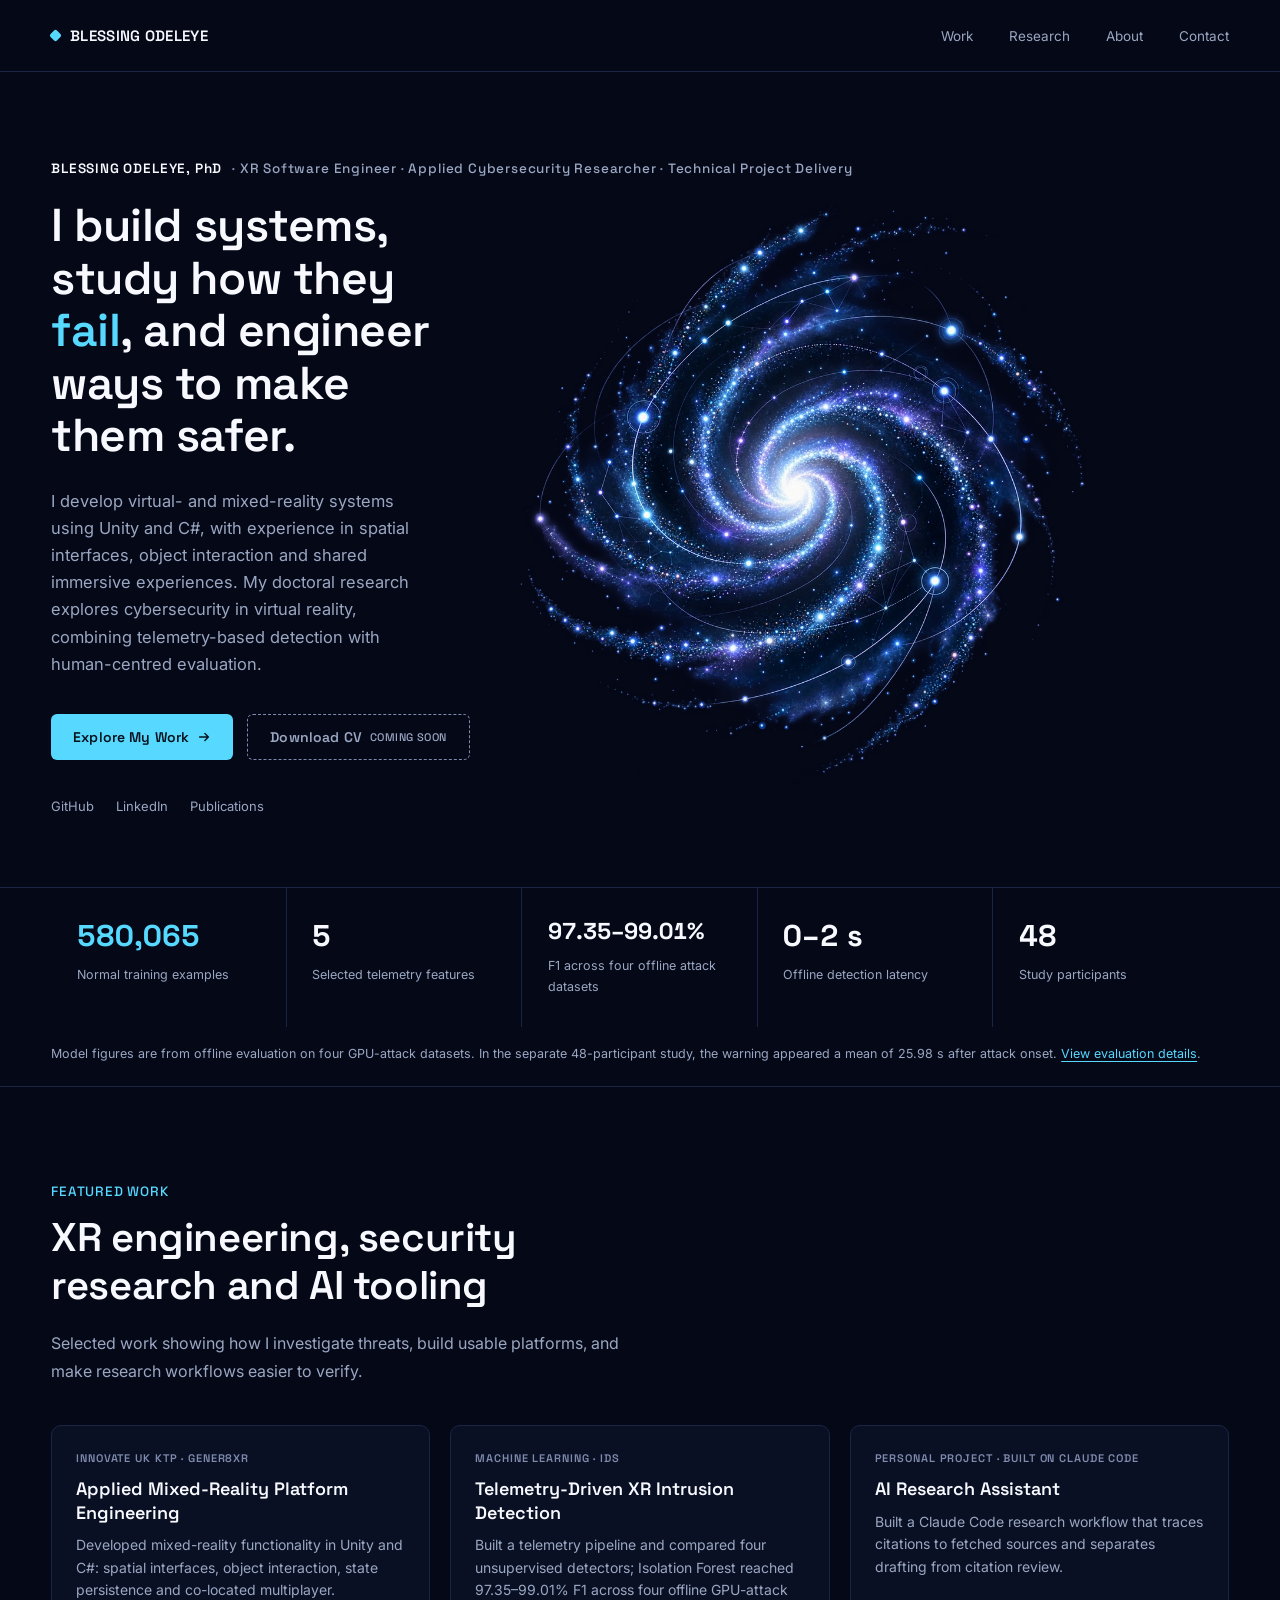
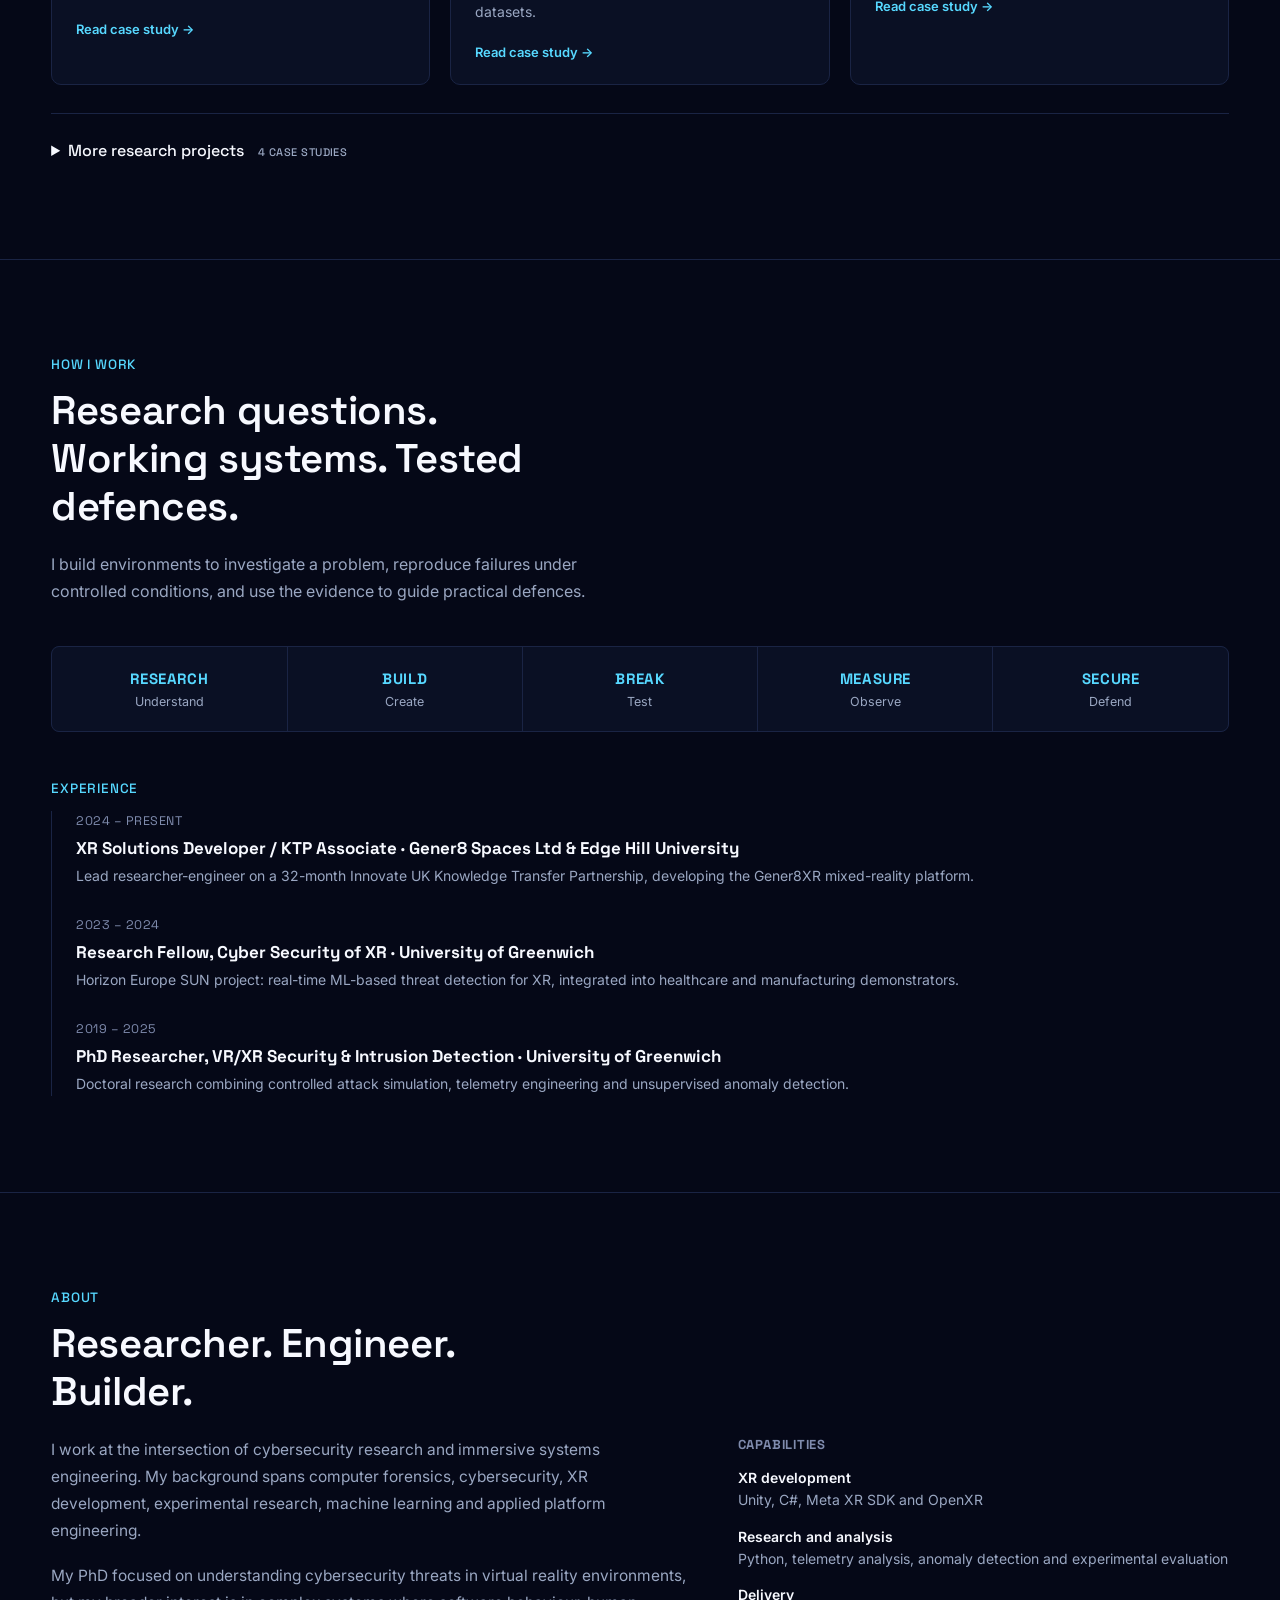
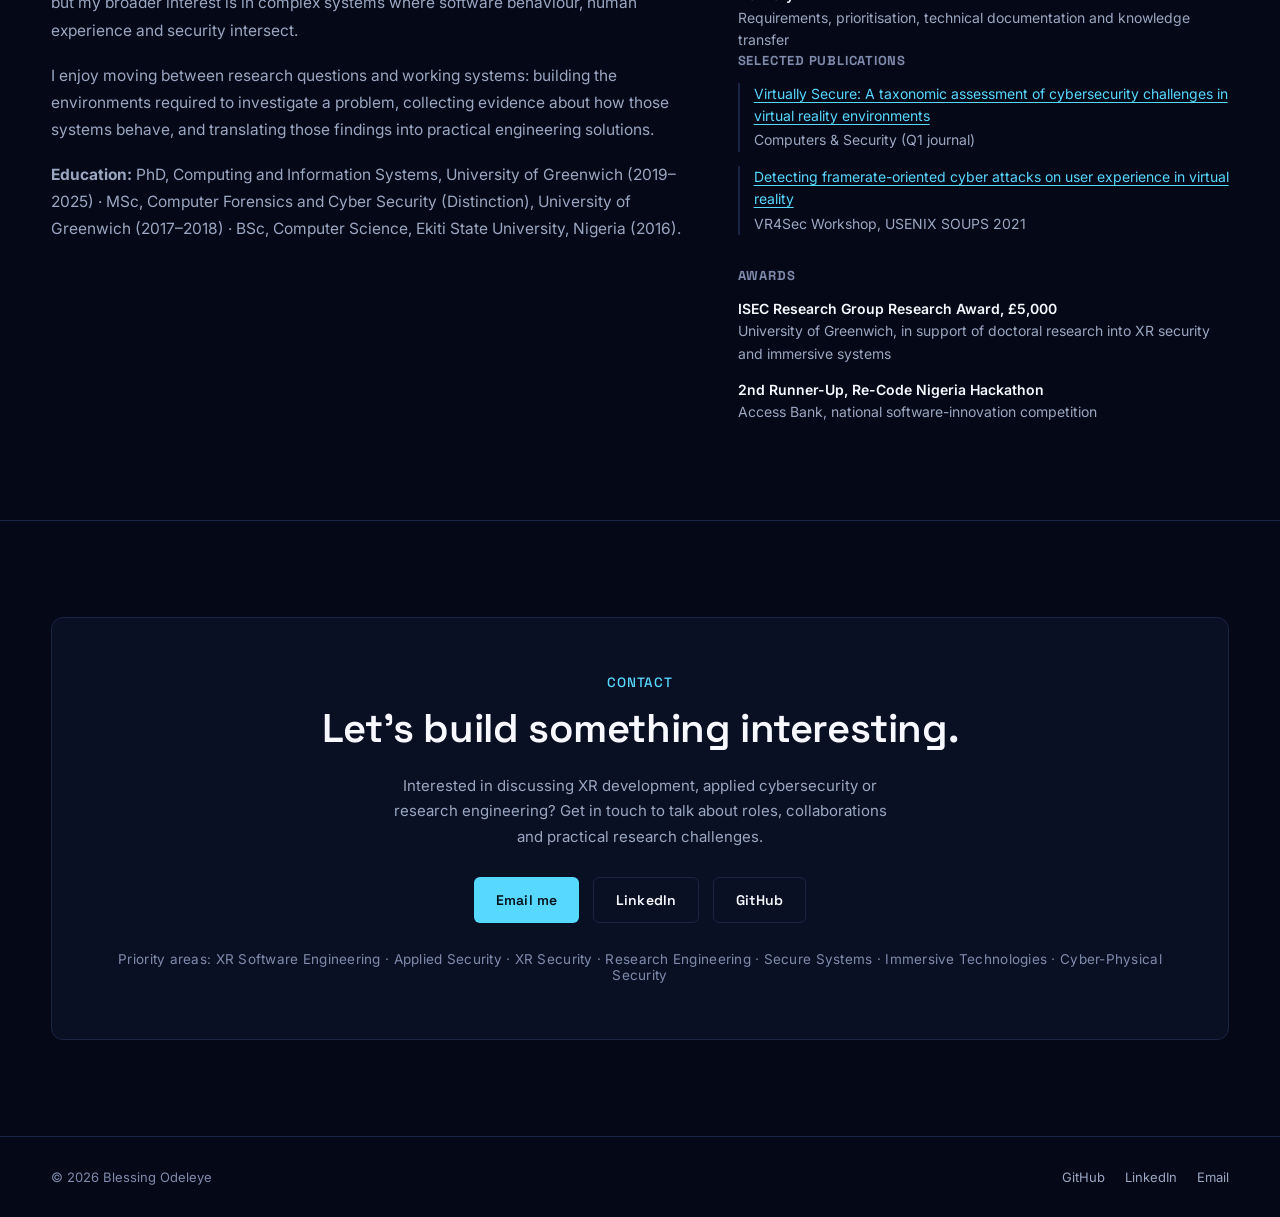
==== commit dd1409a1: "Keep the positioning line from breaking mid-role or mid-name The longer positioning line wrapped wit" ====
--- a/index.html
+++ b/index.html
@@ -29,7 +29,7 @@
 <section class="hero-section">
   <div class="page">
     <div class="hero">
-      <p class="eyebrow"><span class="name">BLESSING ODELEYE, PhD</span><span class="sep">&middot;</span>&nbsp;XR Software Engineer &middot; Applied Cybersecurity Researcher &middot; Technical Project Delivery</p>
+      <p class="eyebrow"><span class="name">BLESSING&nbsp;ODELEYE,&nbsp;PhD</span><span class="sep">&middot;</span> XR&nbsp;Software&nbsp;Engineer&nbsp;<span class="sep">&middot;</span> Applied&nbsp;Cybersecurity&nbsp;Researcher&nbsp;<span class="sep">&middot;</span> Technical&nbsp;Project&nbsp;Delivery</p>
 
       <h1 class="statement">I build systems, study how they <em>fail</em>, and engineer ways to make them safer.</h1>
 
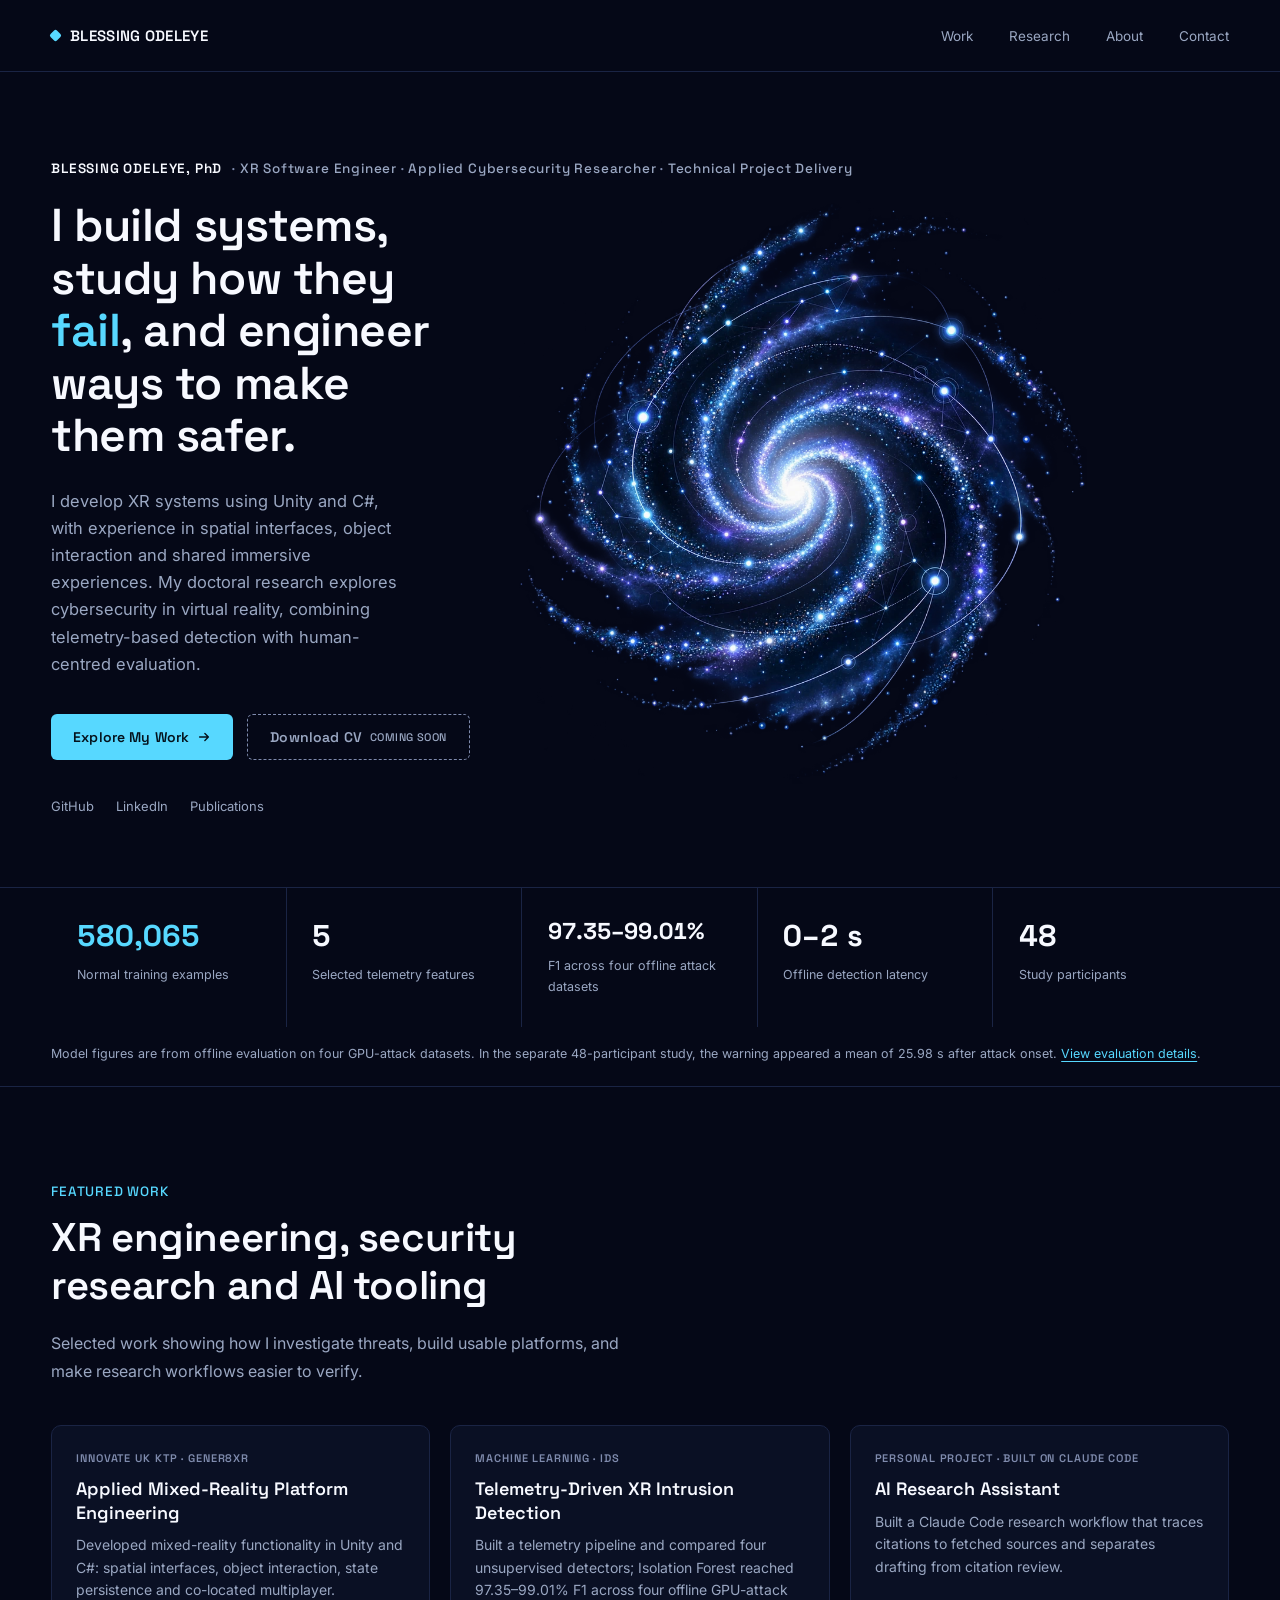
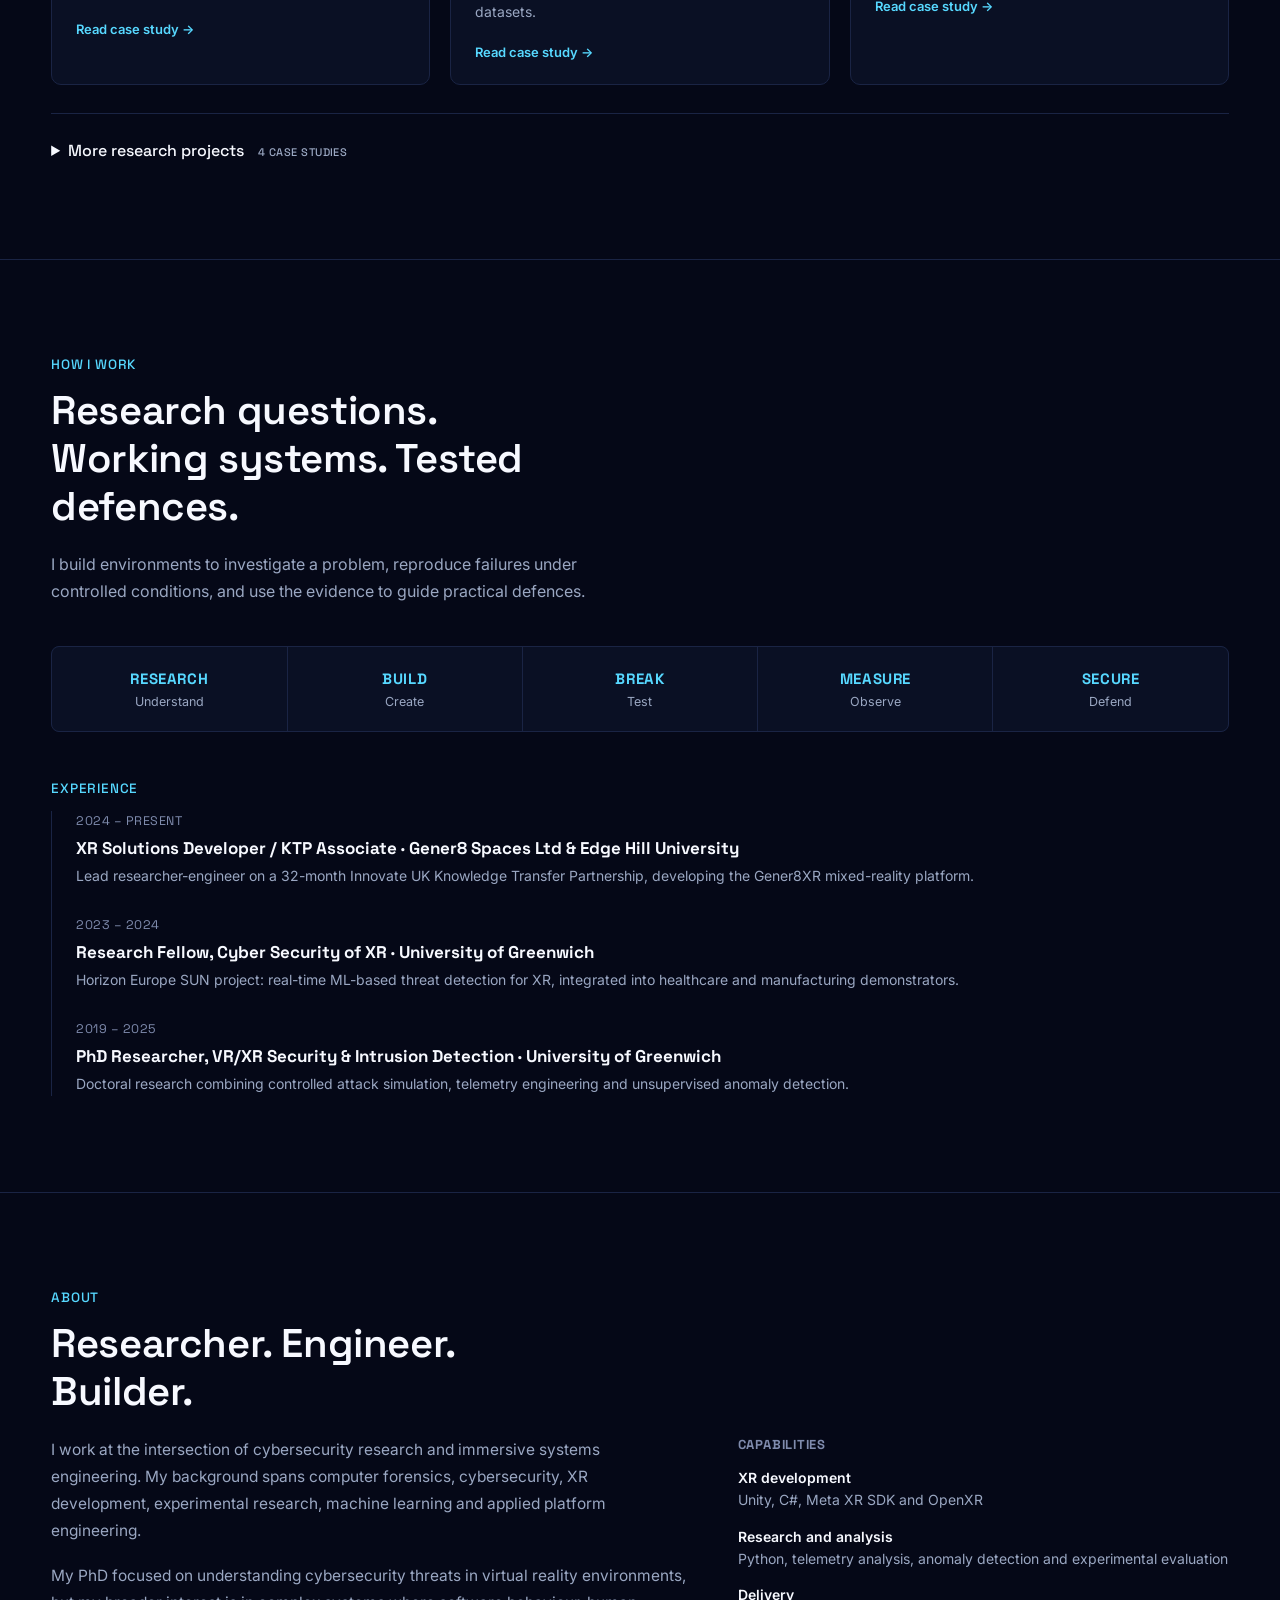
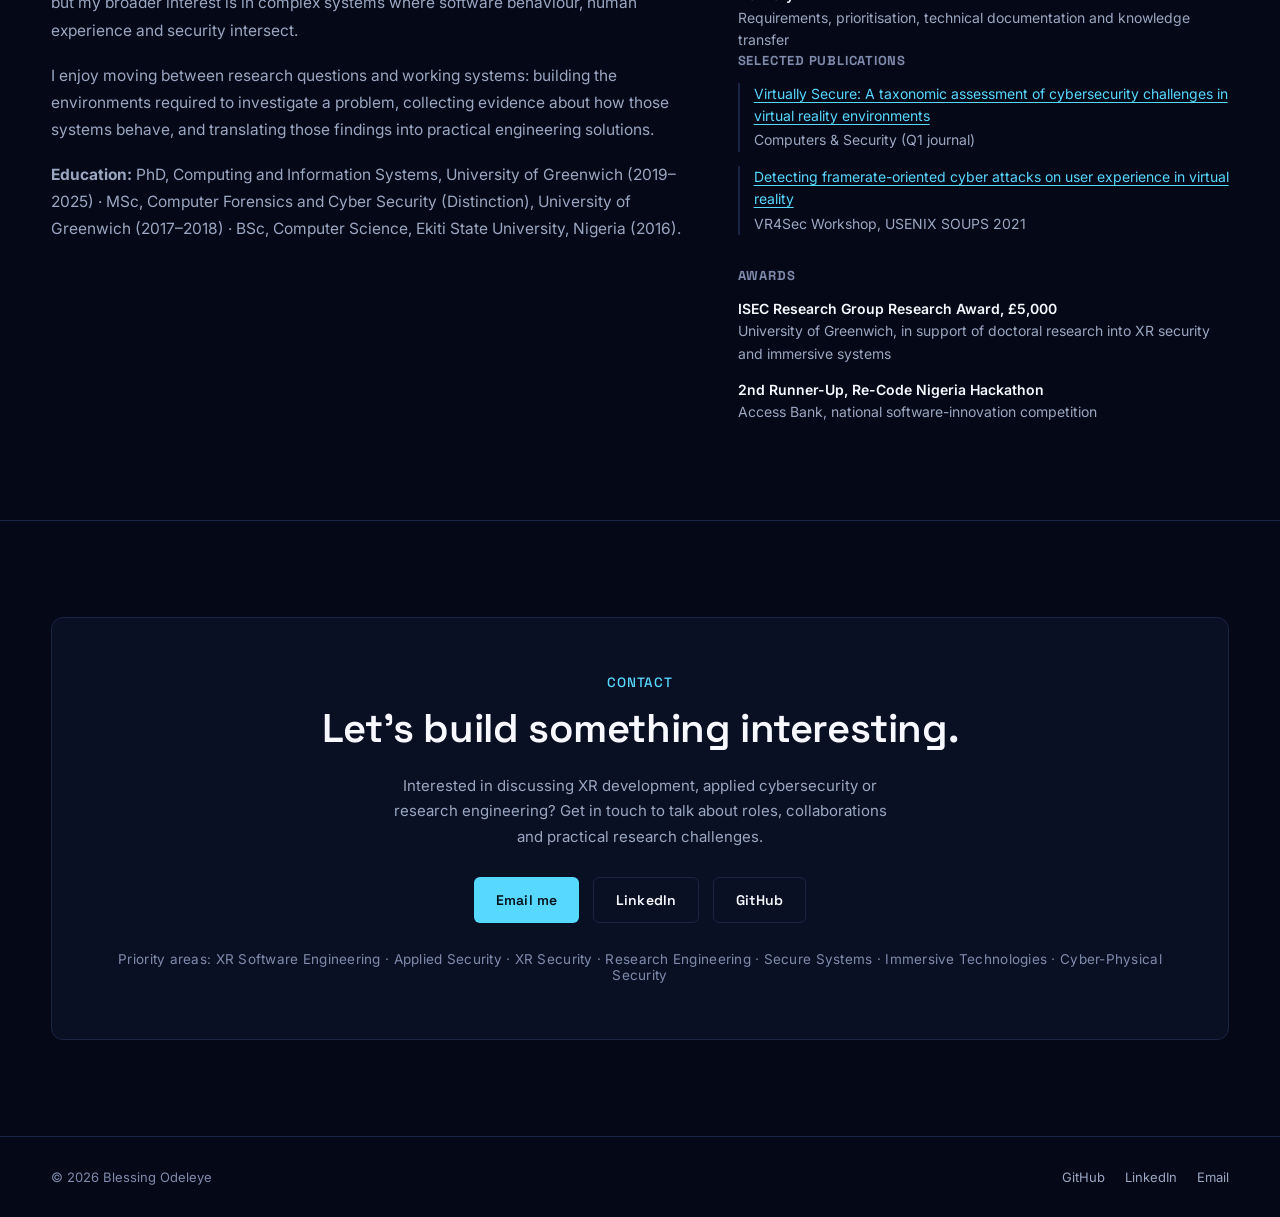
==== commit ef8d0a4f: "Use XR in the hero lede to match the positioning line The thesis sentence keeps "virtual reality", s" ====
--- a/index.html
+++ b/index.html
@@ -37,7 +37,7 @@
         <img src="assets/images/hero-galaxy-core.webp" alt="" width="1000" height="994">
       </div>
 
-      <p class="lede">I develop virtual- and mixed-reality systems using Unity and C#, with experience in spatial interfaces, object interaction and shared immersive experiences. My doctoral research explores cybersecurity in virtual reality, combining telemetry-based detection with human-centred evaluation.</p>
+      <p class="lede">I develop XR systems using Unity and C#, with experience in spatial interfaces, object interaction and shared immersive experiences. My doctoral research explores cybersecurity in virtual reality, combining telemetry-based detection with human-centred evaluation.</p>
       <div class="ctas">
         <a class="btn btn-primary" href="#work">Explore My Work
           <svg viewBox="0 0 16 16" fill="none" aria-hidden="true"><path d="M3 8h10M9 4l4 4-4 4" stroke="#04121c" stroke-width="1.6" stroke-linecap="round" stroke-linejoin="round"/></svg>
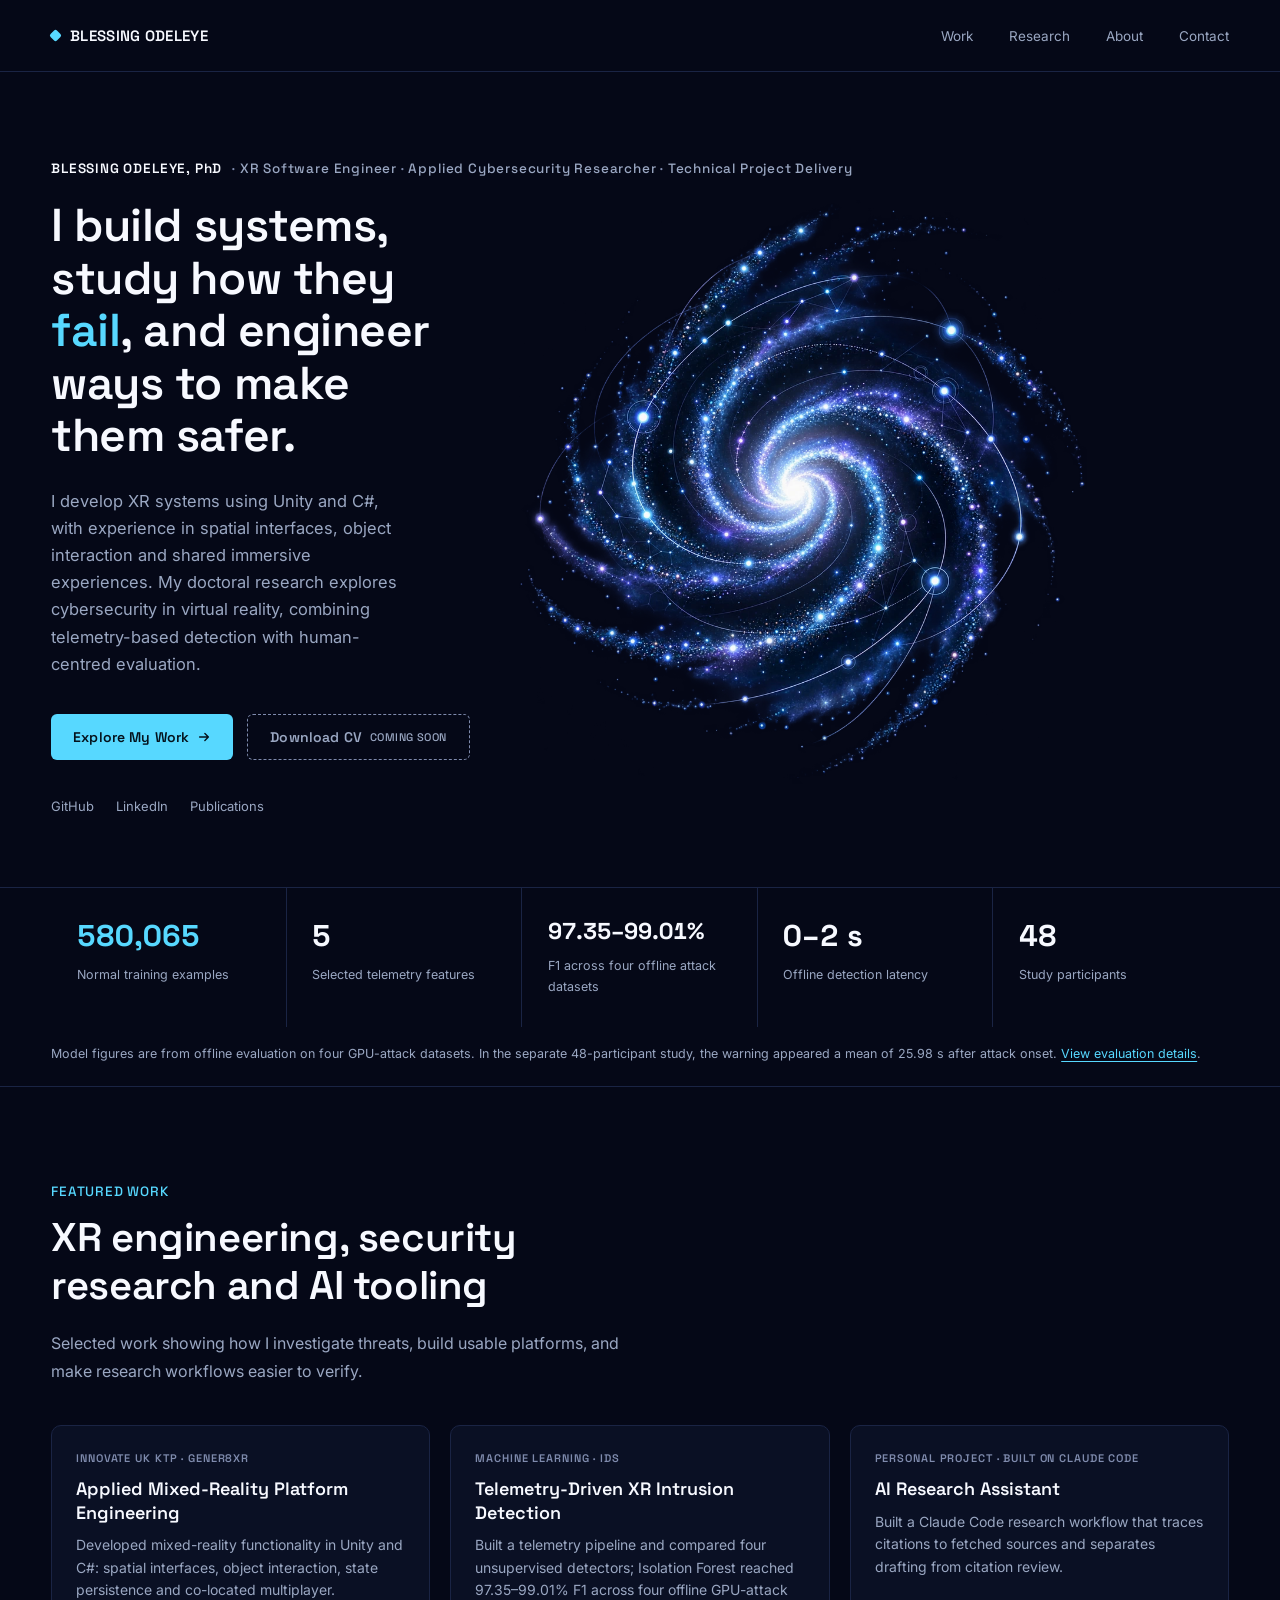
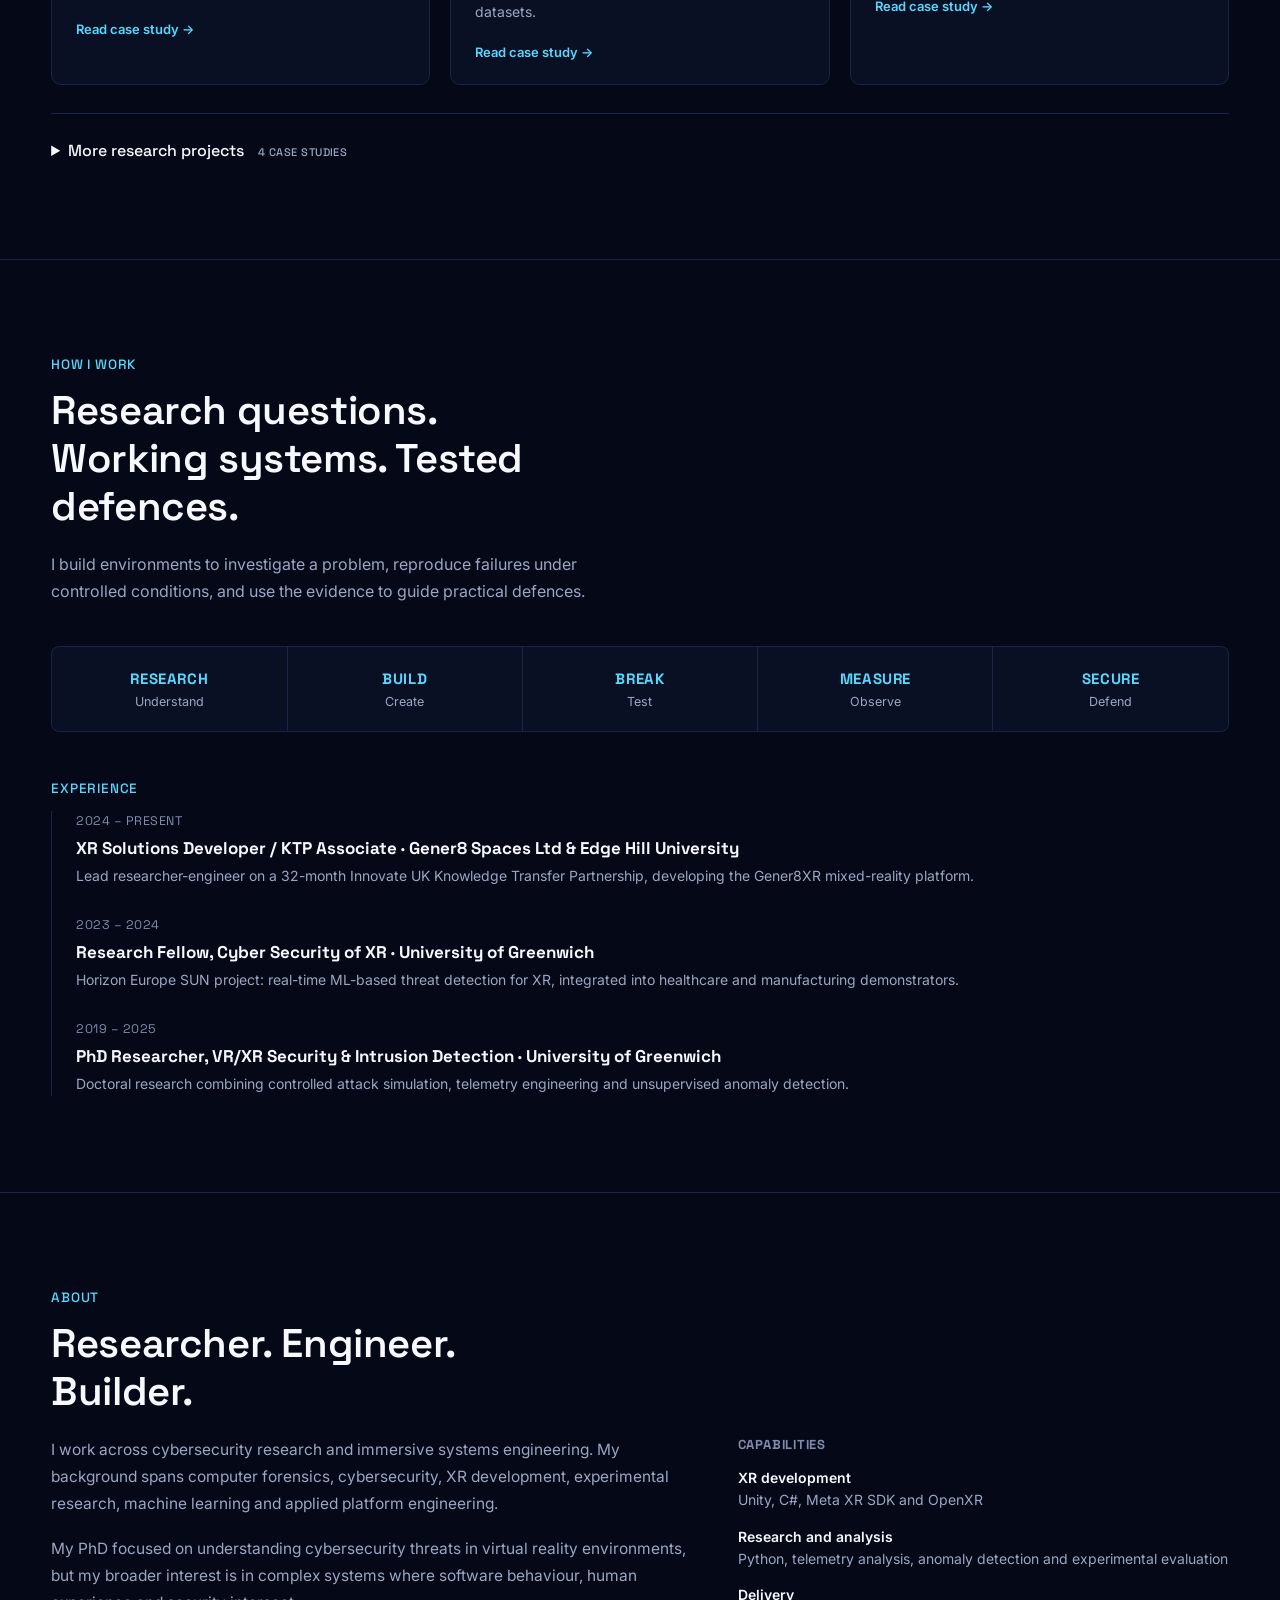
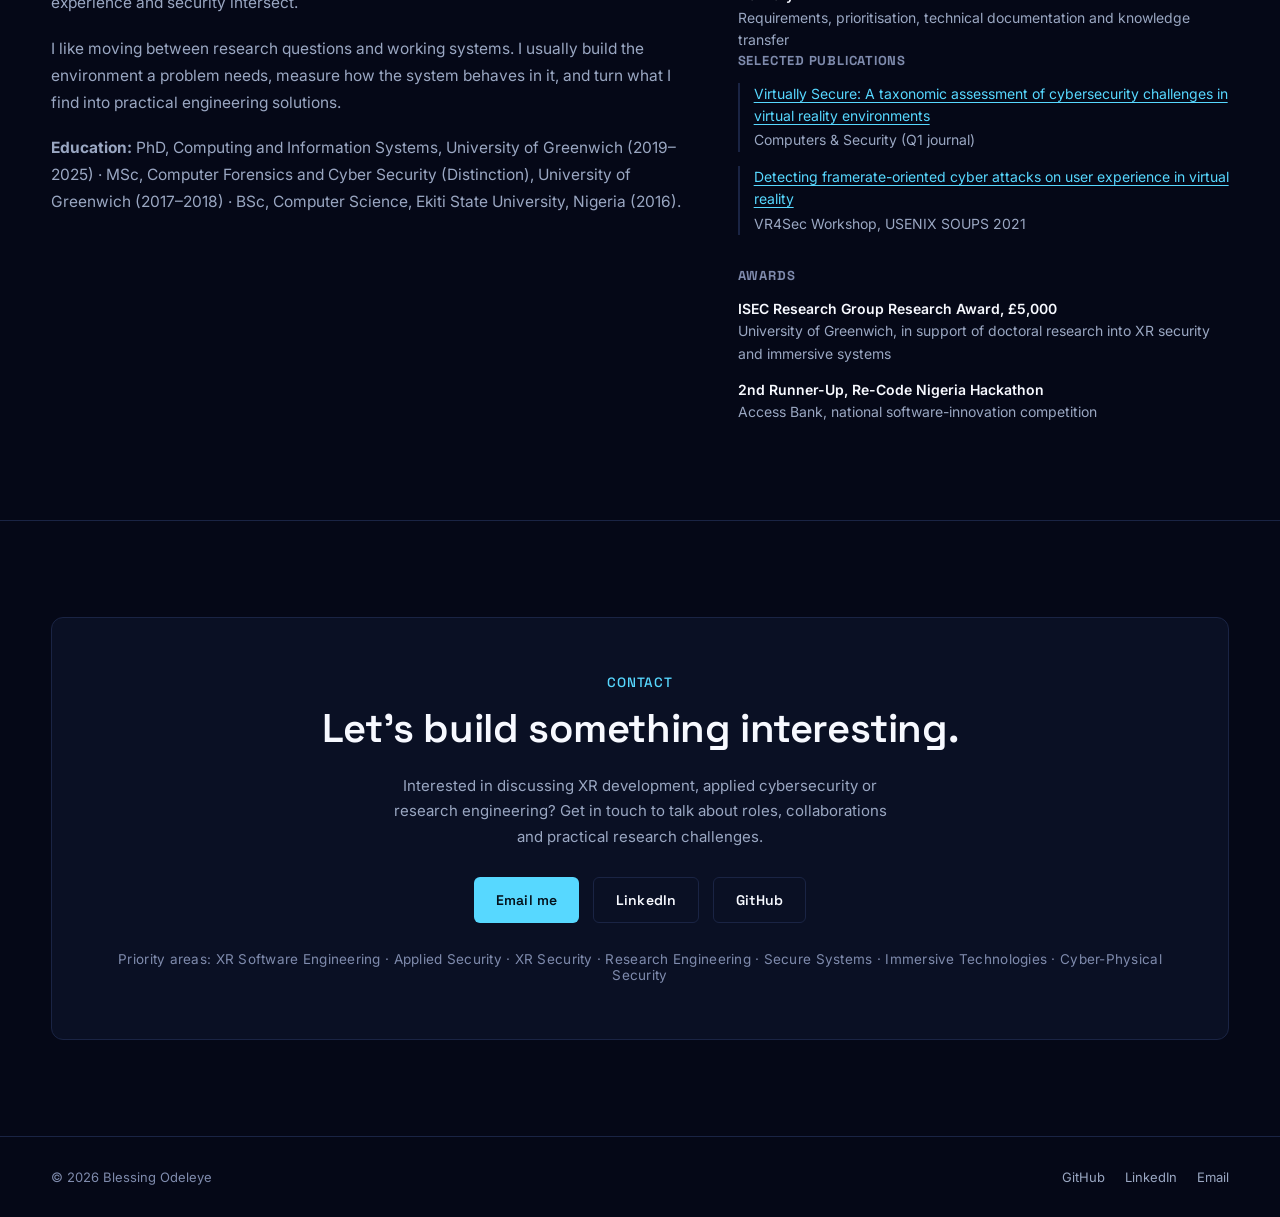
==== commit 36a608bd: "Humanizer pass over the site copy Targeted fixes rather than a rewrite; the site had an earlier pass" ====
--- a/index.html
+++ b/index.html
@@ -155,9 +155,9 @@
     <h2 class="section-title">Researcher. Engineer. Builder.</h2>
     <div class="about-grid">
       <div class="about-copy reveal">
-        <p>I work at the intersection of cybersecurity research and immersive systems engineering. My background spans computer forensics, cybersecurity, XR development, experimental research, machine learning and applied platform engineering.</p>
+        <p>I work across cybersecurity research and immersive systems engineering. My background spans computer forensics, cybersecurity, XR development, experimental research, machine learning and applied platform engineering.</p>
         <p>My PhD focused on understanding cybersecurity threats in virtual reality environments, but my broader interest is in complex systems where software behaviour, human experience and security intersect.</p>
-        <p>I enjoy moving between research questions and working systems: building the environments required to investigate a problem, collecting evidence about how those systems behave, and translating those findings into practical engineering solutions.</p>
+        <p>I like moving between research questions and working systems. I usually build the environment a problem needs, measure how the system behaves in it, and turn what I find into practical engineering solutions.</p>
         <p><strong>Education:</strong> PhD, Computing and Information Systems, University of Greenwich (2019&ndash;2025) &middot; MSc, Computer Forensics and Cyber Security (Distinction), University of Greenwich (2017&ndash;2018) &middot; BSc, Computer Science, Ekiti State University, Nigeria (2016).</p>
       </div>
       <div class="about-side reveal">
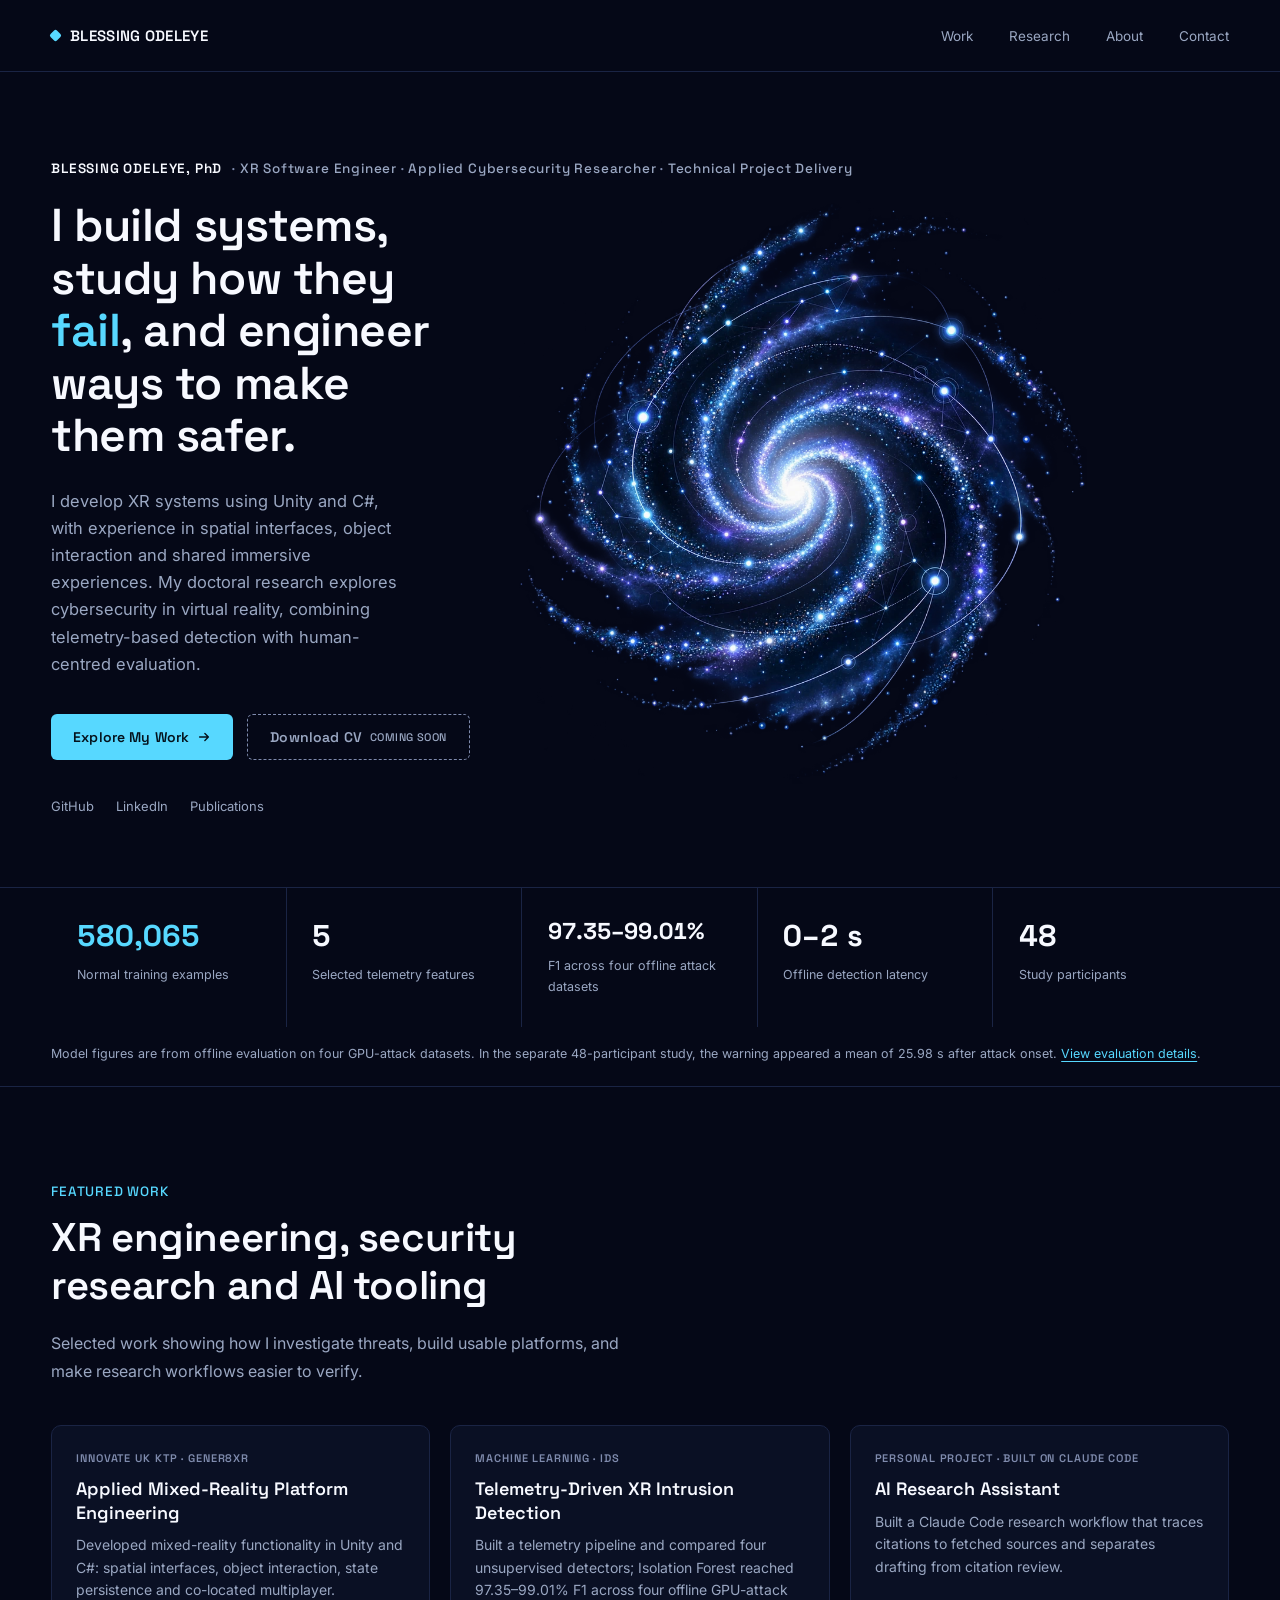
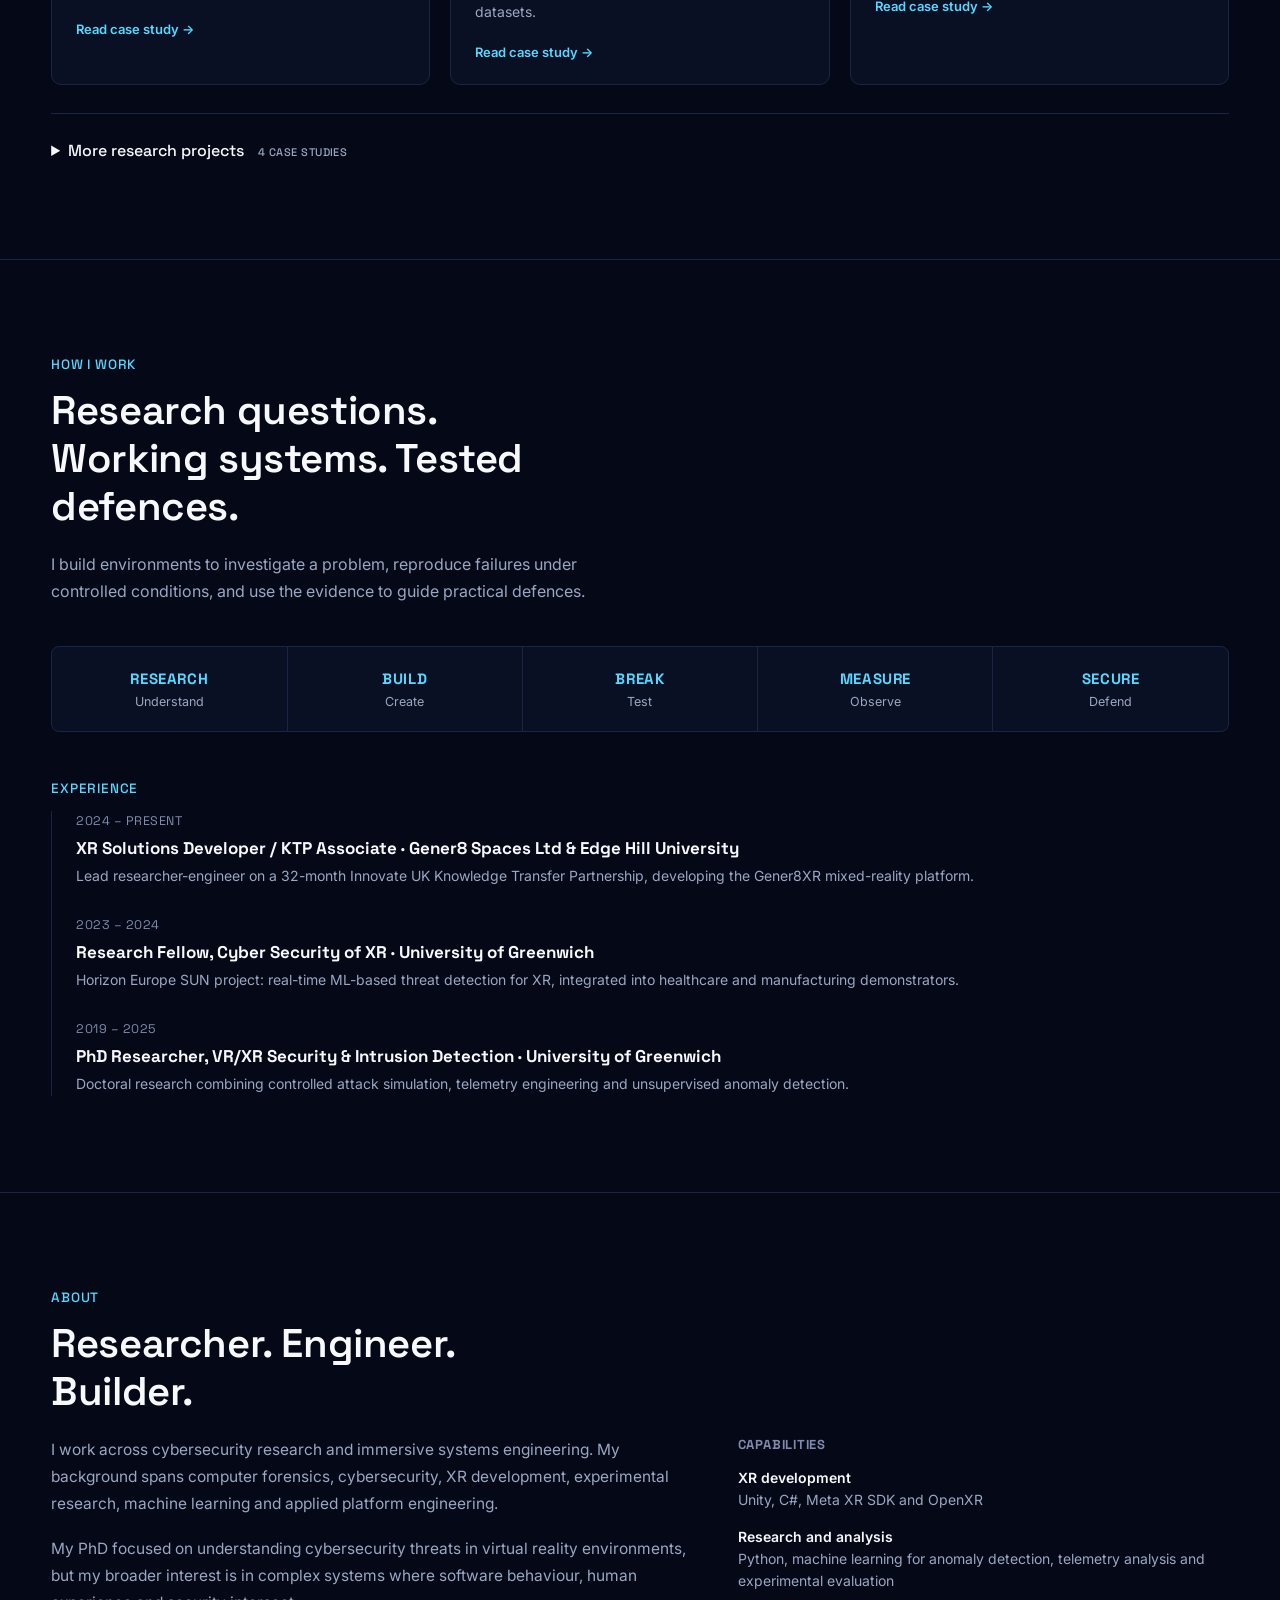
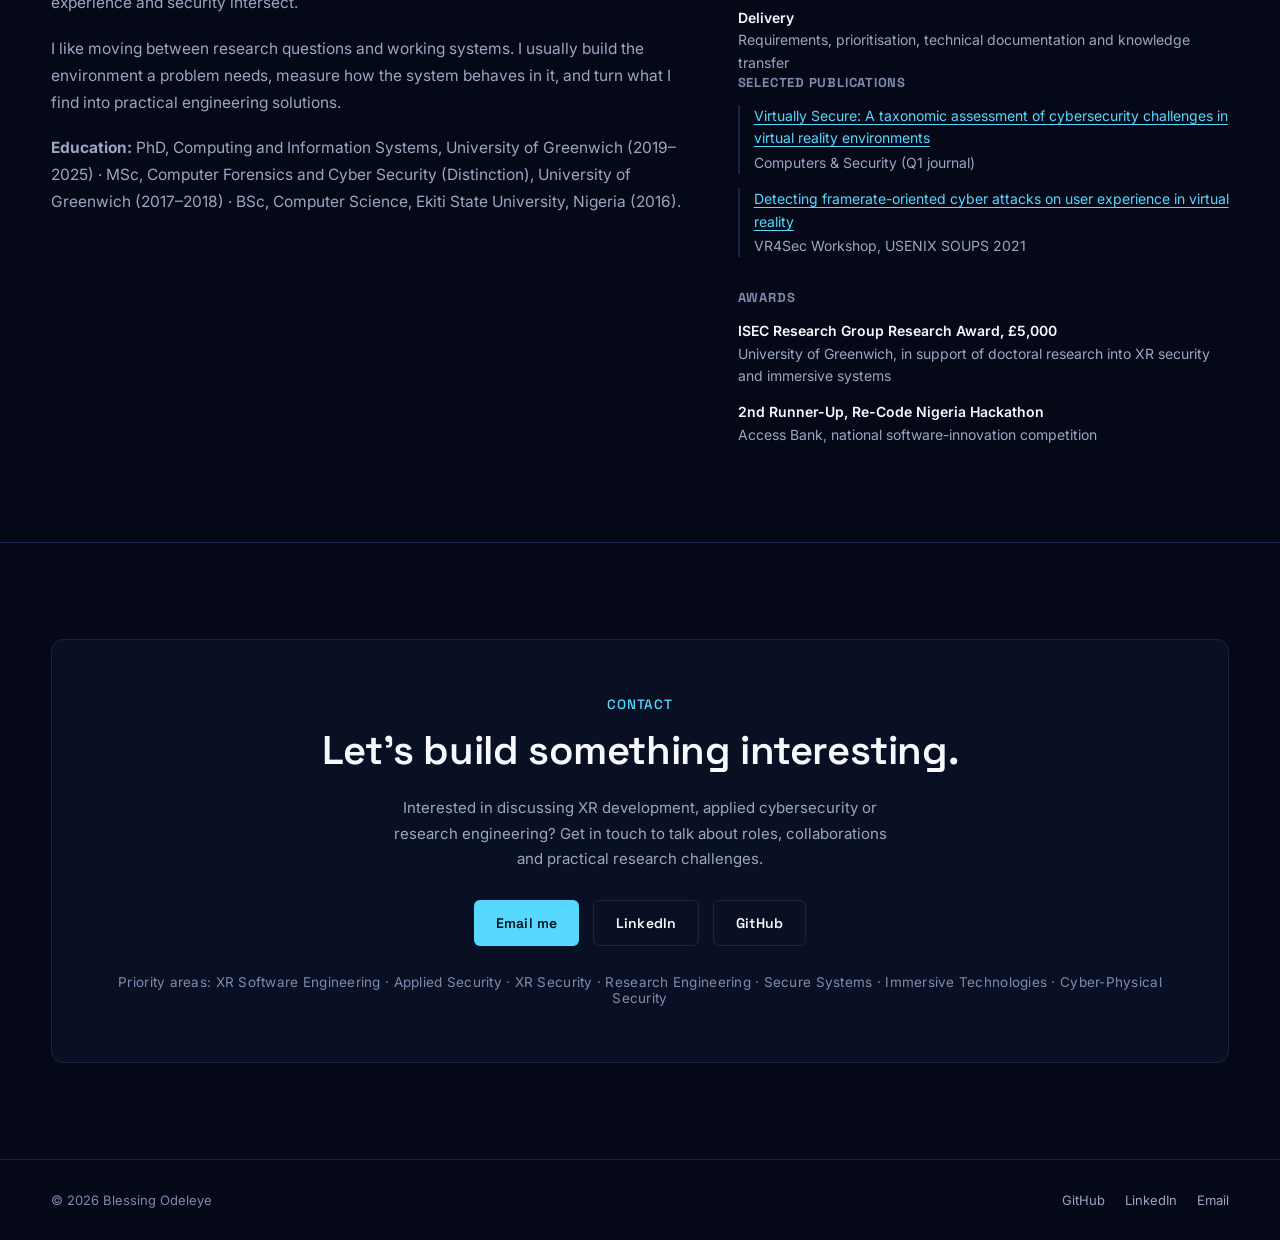
==== commit 02a962e3: "Name machine learning in the research and analysis capability Co-Authored-By: Claude Opus 5.5 <norep" ====
--- a/index.html
+++ b/index.html
@@ -164,7 +164,7 @@
         <h3>Capabilities</h3>
         <ul class="award-list">
           <li><span>XR development</span>Unity, C#, Meta XR SDK and OpenXR</li>
-          <li><span>Research and analysis</span>Python, telemetry analysis, anomaly detection and experimental evaluation</li>
+          <li><span>Research and analysis</span>Python, machine learning for anomaly detection, telemetry analysis and experimental evaluation</li>
           <li><span>Delivery</span>Requirements, prioritisation, technical documentation and knowledge transfer</li>
         </ul>
         <h3 id="publications">Selected publications</h3>
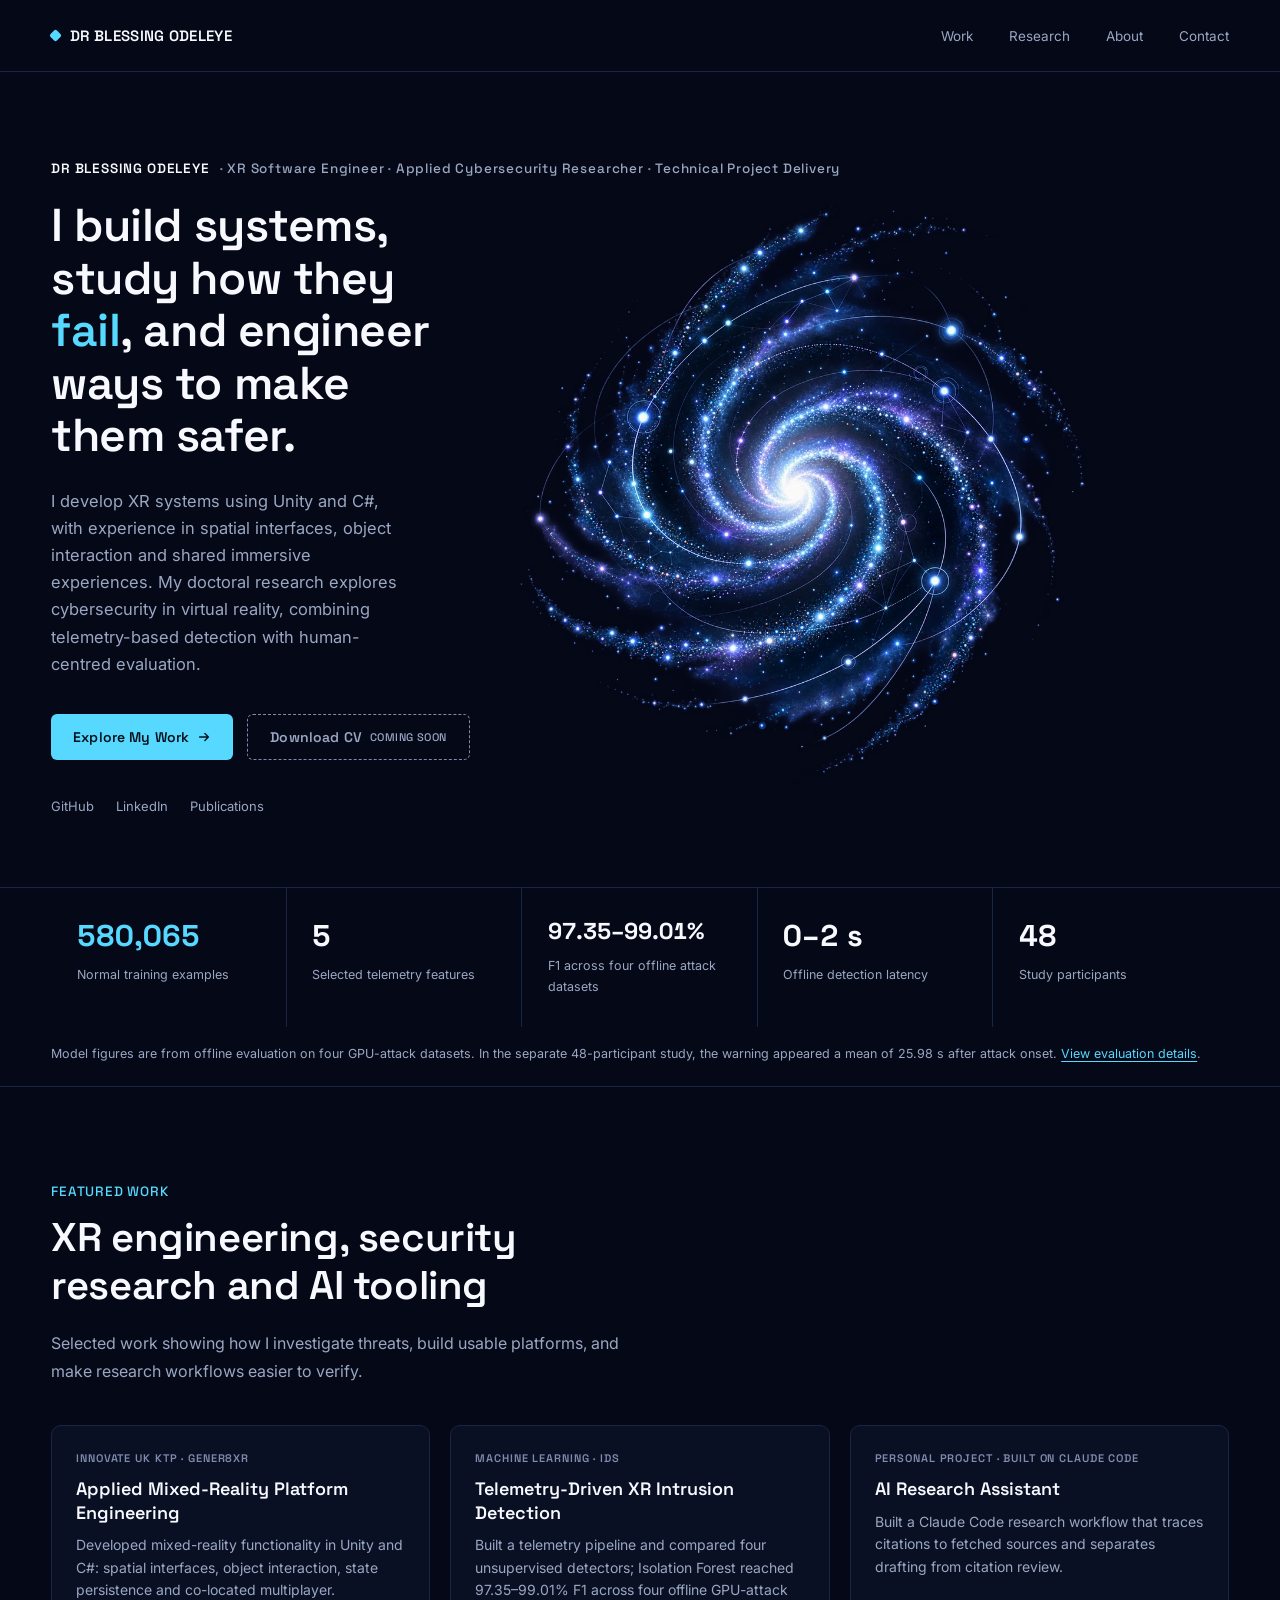
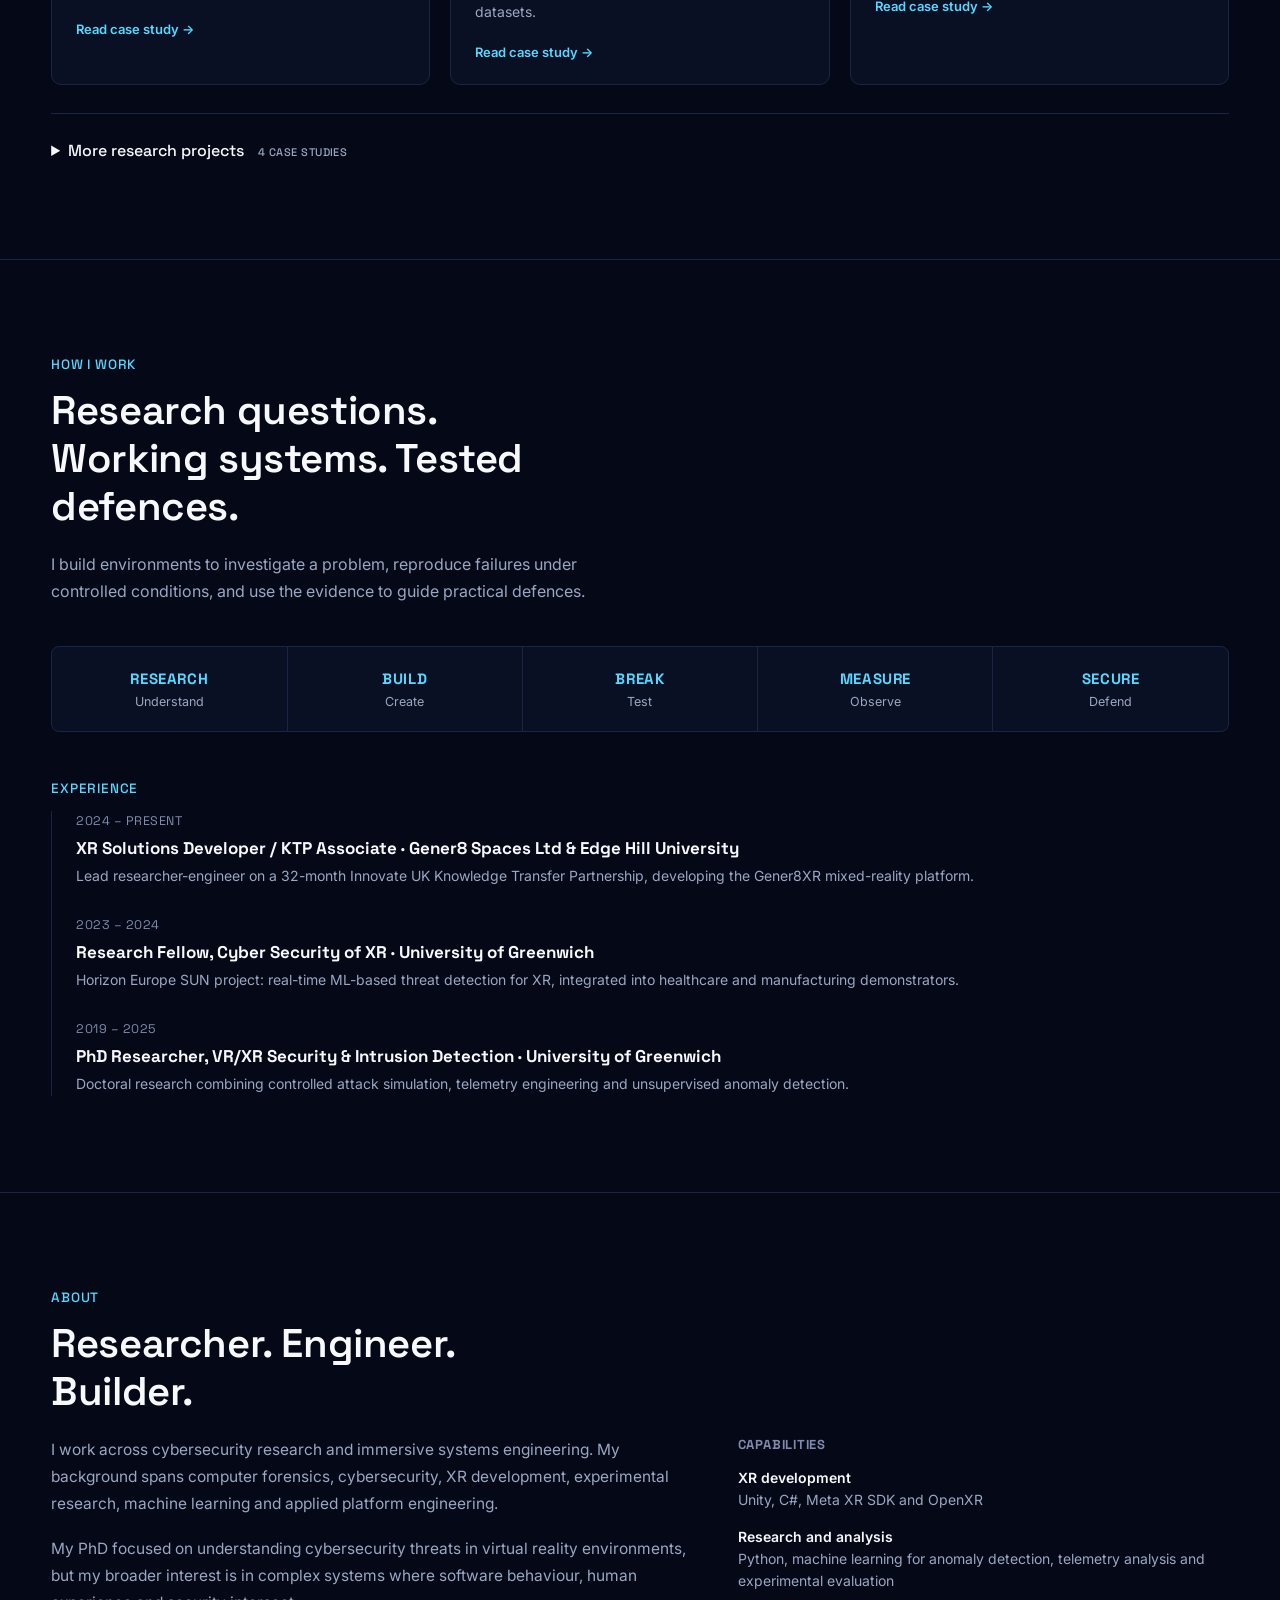
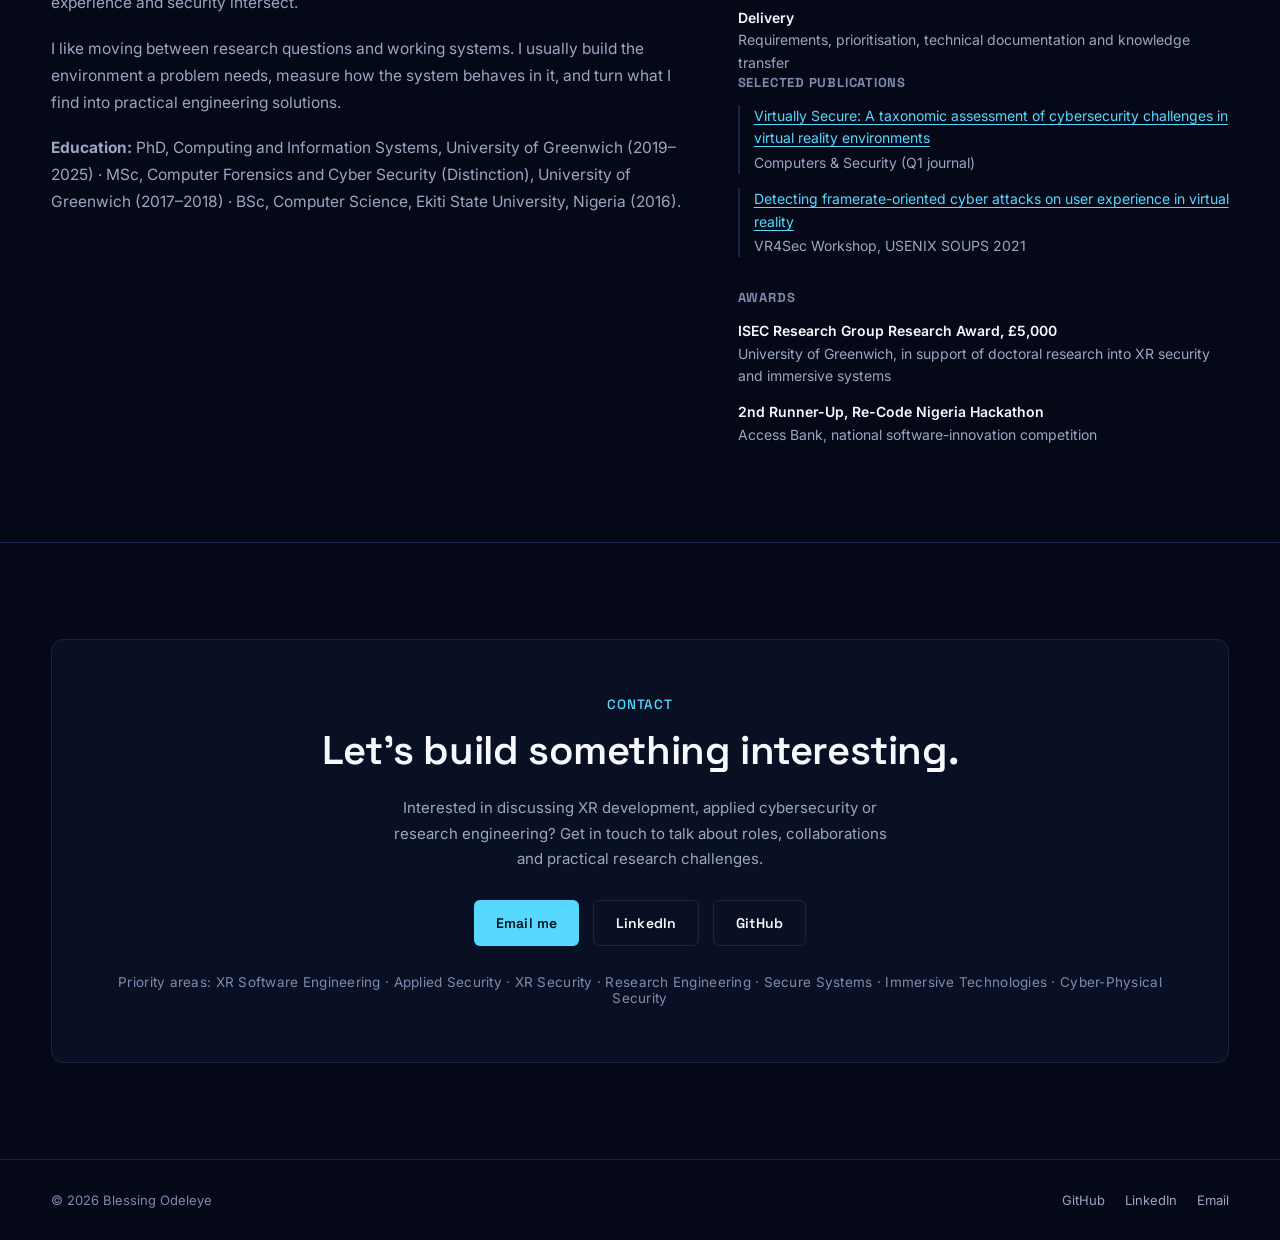
==== commit 2dc79e9a: "Add Dr to the name in the nav, hero and page titles Nav label and browser-tab title on all eight pag" ====
--- a/index.html
+++ b/index.html
@@ -3,7 +3,7 @@
 <head>
 <meta charset="utf-8">
 <meta name="viewport" content="width=device-width,initial-scale=1">
-<title>Blessing Odeleye, PhD · XR Software Engineer & Applied Cybersecurity Researcher</title>
+<title>Dr Blessing Odeleye · XR Software Engineer & Applied Cybersecurity Researcher</title>
 <meta name="description" content="I build systems, study how they fail, and engineer ways to make them safer.">
 <link rel="preconnect" href="https://fonts.googleapis.com">
 <link rel="preconnect" href="https://fonts.gstatic.com" crossorigin>
@@ -15,7 +15,7 @@
 <body>
 
 <nav class="topbar">
-  <a class="mark" href="#top"><span class="dot"></span>BLESSING ODELEYE</a>
+  <a class="mark" href="#top"><span class="dot"></span>DR BLESSING ODELEYE</a>
   <button class="nav-toggle" data-nav-toggle aria-expanded="false" aria-controls="primary-nav" aria-label="Toggle navigation">☰</button>
   <div class="navlinks" id="primary-nav" data-nav-menu>
     <a href="#work">Work</a>
@@ -29,7 +29,7 @@
 <section class="hero-section">
   <div class="page">
     <div class="hero">
-      <p class="eyebrow"><span class="name">BLESSING&nbsp;ODELEYE,&nbsp;PhD</span><span class="sep">&middot;</span> XR&nbsp;Software&nbsp;Engineer&nbsp;<span class="sep">&middot;</span> Applied&nbsp;Cybersecurity&nbsp;Researcher&nbsp;<span class="sep">&middot;</span> Technical&nbsp;Project&nbsp;Delivery</p>
+      <p class="eyebrow"><span class="name">DR&nbsp;BLESSING&nbsp;ODELEYE</span><span class="sep">&middot;</span> XR&nbsp;Software&nbsp;Engineer&nbsp;<span class="sep">&middot;</span> Applied&nbsp;Cybersecurity&nbsp;Researcher&nbsp;<span class="sep">&middot;</span> Technical&nbsp;Project&nbsp;Delivery</p>
 
       <h1 class="statement">I build systems, study how they <em>fail</em>, and engineer ways to make them safer.</h1>
 
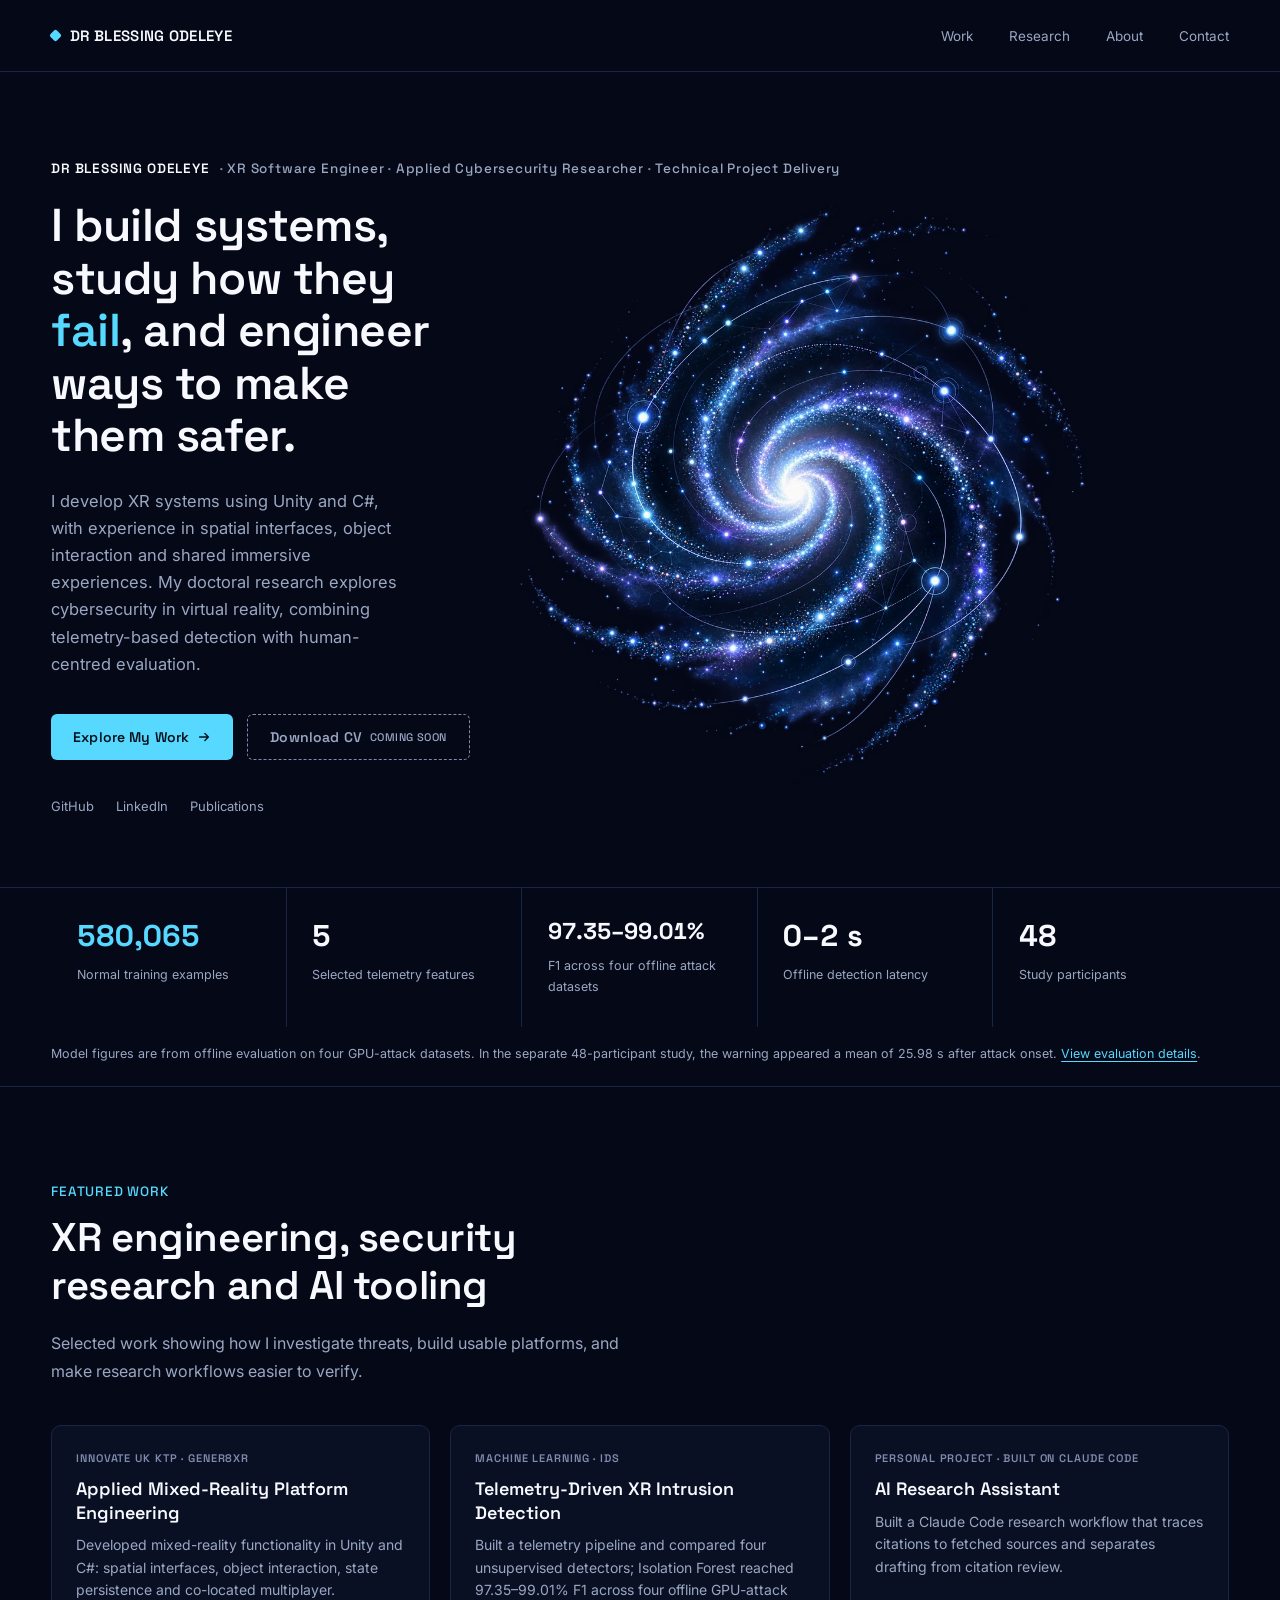
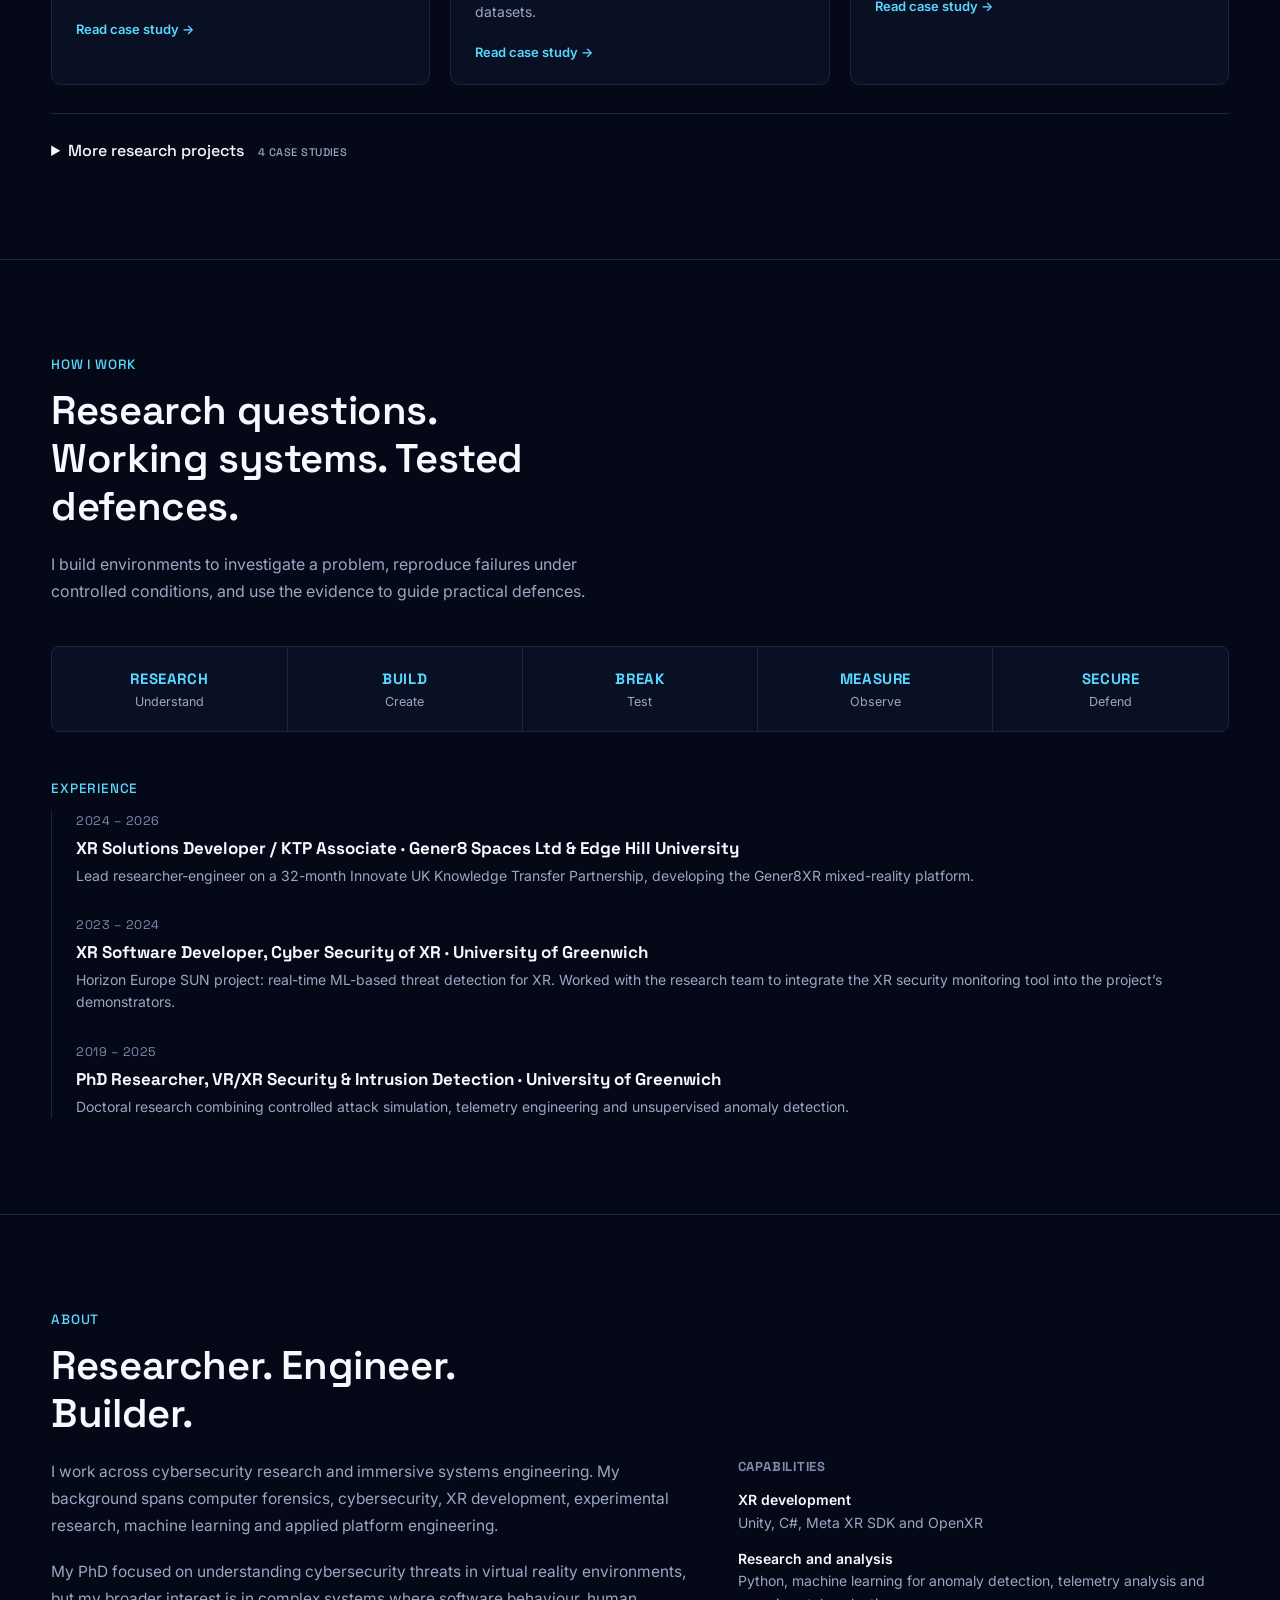
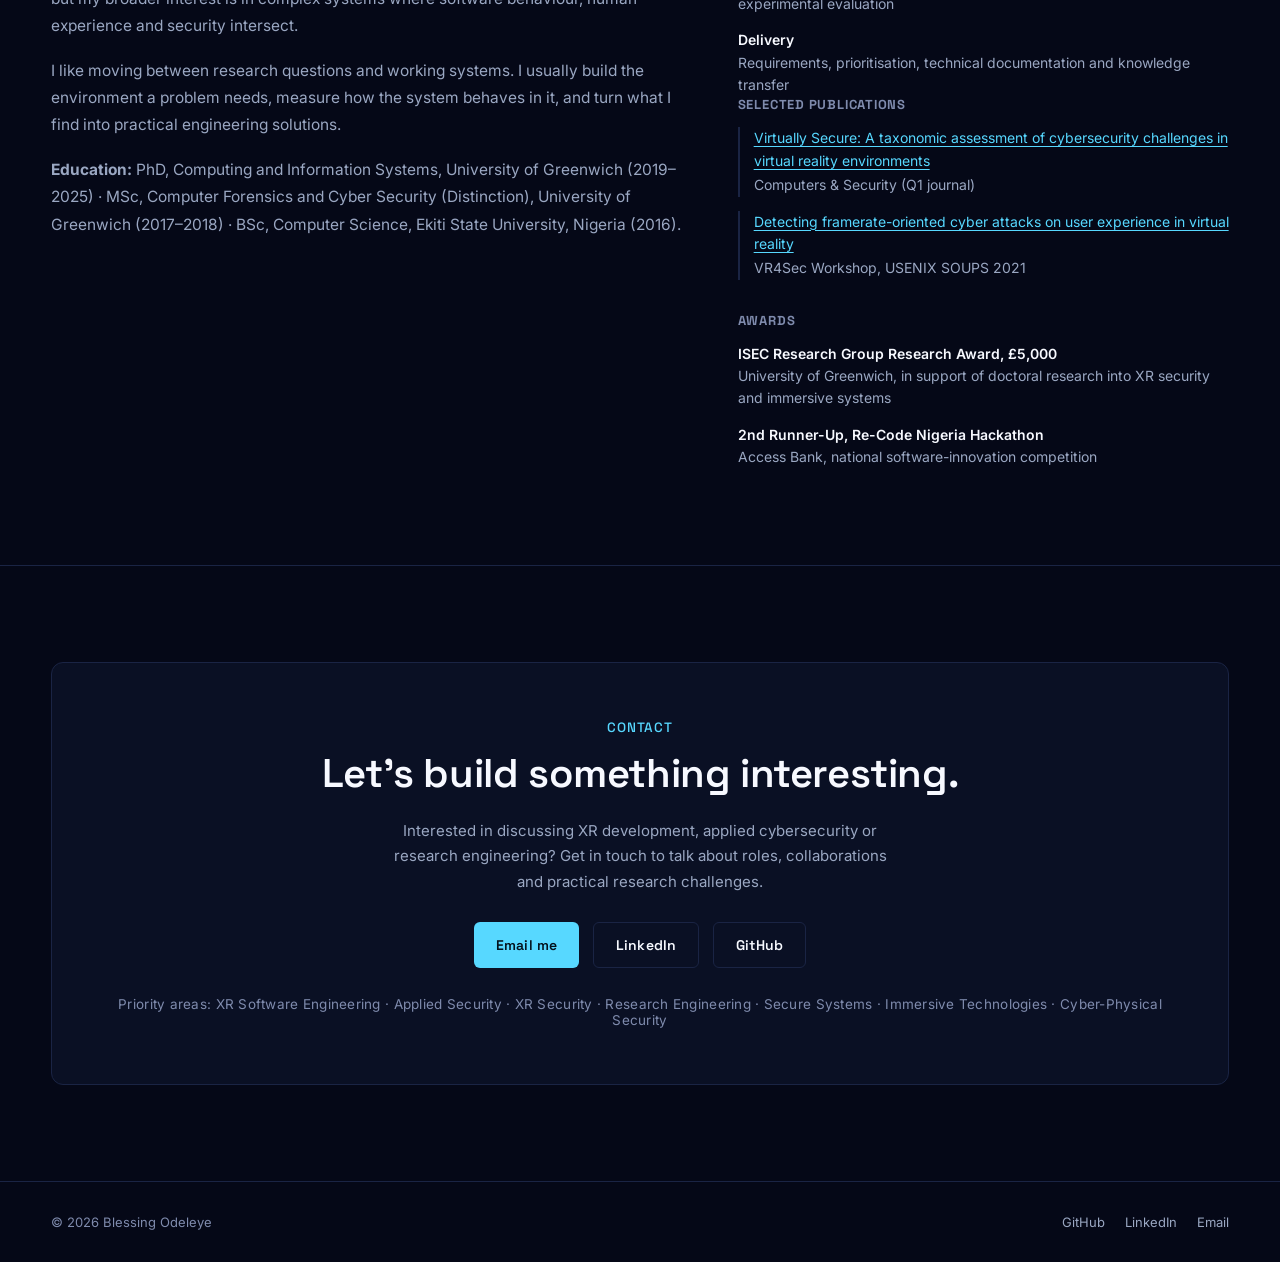
==== commit 8bf97185: "Correct KTP end date, SUN job title and SUN demonstrator wording - KTP role ended October 2026: "202" ====
--- a/index.html
+++ b/index.html
@@ -131,14 +131,14 @@
     <p class="eyebrow">Experience</p>
     <div class="timeline">
       <div class="timeline-item reveal">
-        <p class="when">2024 &ndash; Present</p>
+        <p class="when">2024 &ndash; 2026</p>
         <h3>XR Solutions Developer / KTP Associate &middot; Gener8 Spaces Ltd &amp; Edge Hill University</h3>
         <p>Lead researcher-engineer on a 32-month Innovate UK Knowledge Transfer Partnership, developing the Gener8XR mixed-reality platform.</p>
       </div>
       <div class="timeline-item reveal">
         <p class="when">2023 &ndash; 2024</p>
-        <h3>Research Fellow, Cyber Security of XR &middot; University of Greenwich</h3>
-        <p>Horizon Europe SUN project: real-time ML-based threat detection for XR, integrated into healthcare and manufacturing demonstrators.</p>
+        <h3>XR Software Developer, Cyber Security of XR &middot; University of Greenwich</h3>
+        <p>Horizon Europe SUN project: real-time ML-based threat detection for XR. Worked with the research team to integrate the XR security monitoring tool into the project&rsquo;s demonstrators.</p>
       </div>
       <div class="timeline-item reveal">
         <p class="when">2019 &ndash; 2025</p>
--- a/styles.css
+++ b/styles.css
@@ -436,6 +436,9 @@
 .project-hero .summary{font-size:15.5px; line-height:1.75; color:var(--muted); max-width:64ch; margin:0;}
 .project-meta{display:flex; flex-wrap:wrap; gap:10px 24px; margin-top:24px; font-size:13px; color:var(--muted-dim);}
 .project-meta strong{color:var(--muted); font-weight:600;}
+.project-meta a{color:var(--cyan); text-decoration:underline; text-decoration-color:rgba(87,216,255,.4); text-underline-offset:2px; overflow-wrap:anywhere;}
+.project-meta a:hover{text-decoration-color:var(--cyan);}
+.project-meta a:focus-visible{outline:2px solid var(--cyan); outline-offset:2px;}
 
 .project-section{padding:44px 0; border-top:1px solid var(--line);}
 .project-section h2{
